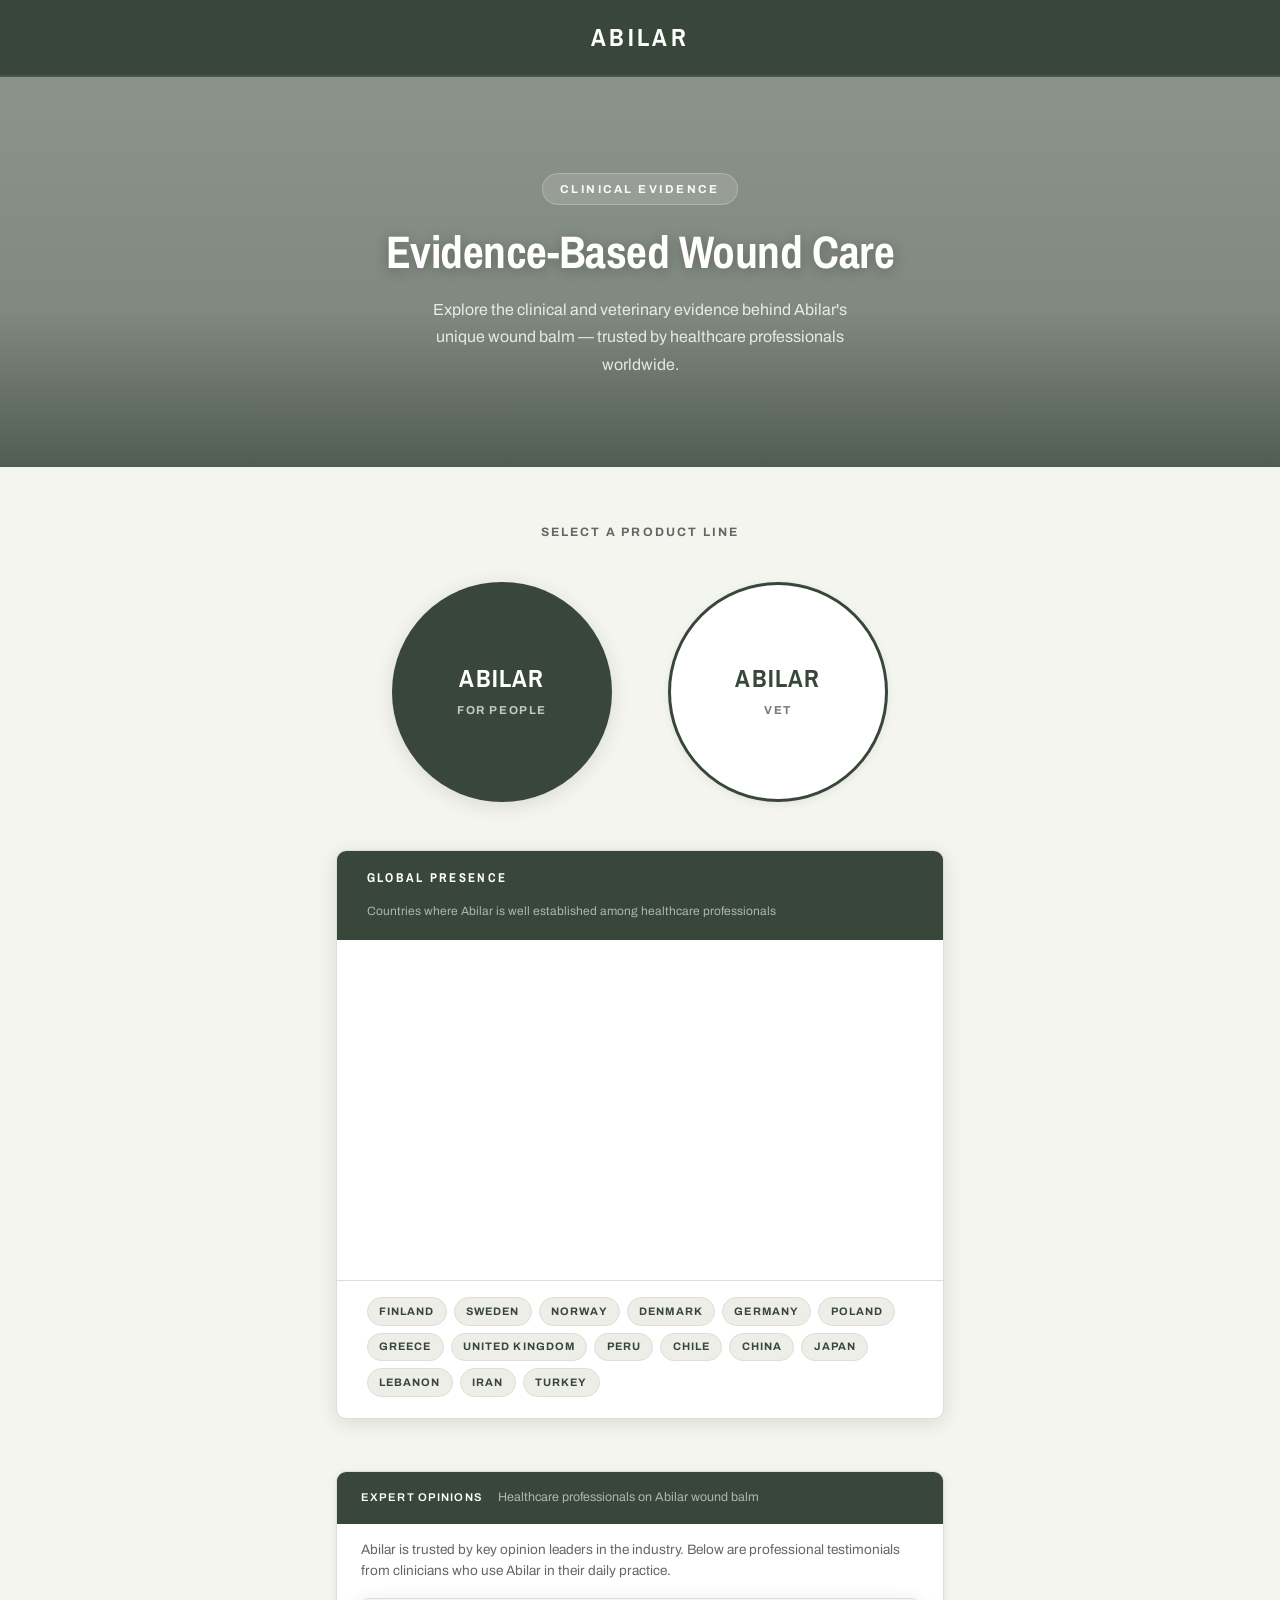
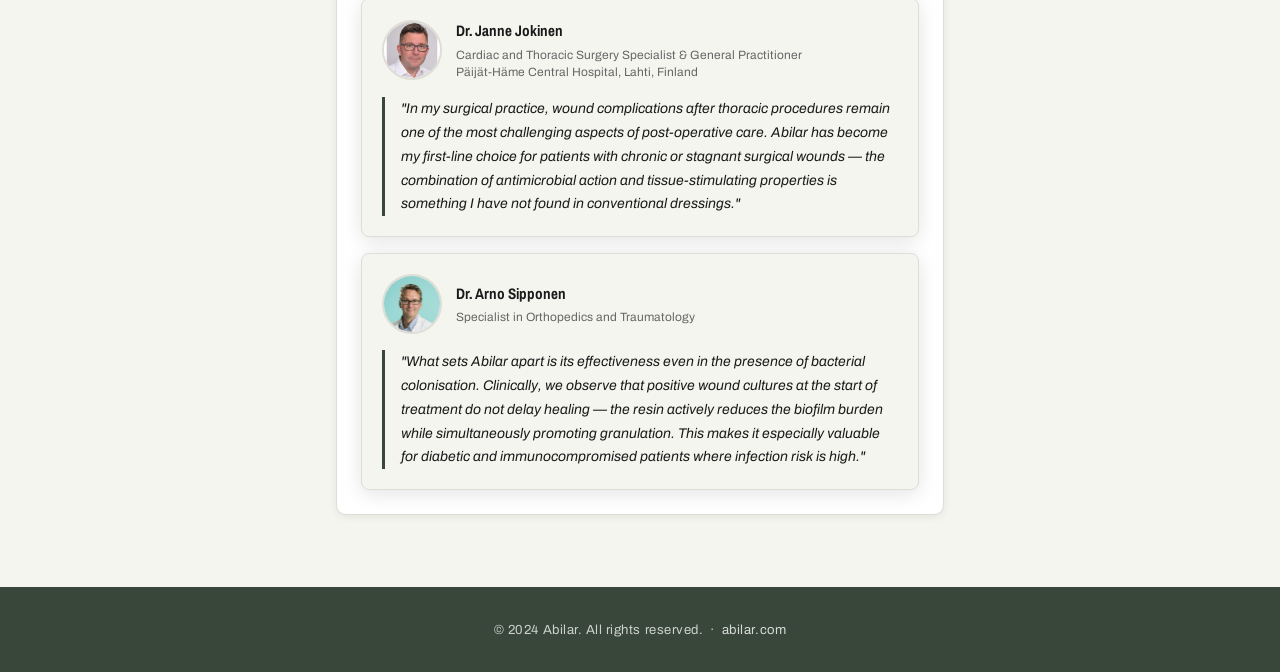
==== index.html @ 3fc65ef9 "Init" ====
<!DOCTYPE html>
<html lang="en">
<head>
  <meta charset="UTF-8" />
  <meta name="viewport" content="width=device-width, initial-scale=1.0" />
  <title>Abilar — Evidence-Based Wound Care</title>
  <link rel="stylesheet" href="styles.css?v=10" />
</head>
<body>
  <div class="page-wrapper">

    <!-- Header -->
    <header class="site-header">
      <a href="index.html" class="site-logo">Abilar</a>
    </header>

    <!-- Main -->
    <main class="main-content">

      <!-- Hero top: forest image background -->
      <section class="hero-top">
        <span class="entry-eyebrow fade-in">Clinical Evidence</span>
        <h1 class="entry-tagline fade-in fade-in--delay-1">
          Evidence-Based Wound Care
        </h1>
        <p class="entry-subtitle fade-in fade-in--delay-2">
          Explore the clinical and veterinary evidence behind Abilar's unique
          wound balm — trusted by healthcare professionals worldwide.
        </p>
      </section>

      <!-- Hero bottom: circle buttons + map -->
      <section class="hero-bottom">
        <p class="hero-bottom__label fade-in fade-in--delay-2">Select a product line</p>
        <div class="circle-buttons">
          <a href="abilar.html" class="circle-btn circle-btn--people fade-in fade-in--delay-3">
            <span class="circle-btn__label">Abilar</span>
            <span class="circle-btn__sub">For People</span>
          </a>
          <a href="abilar-vet.html" class="circle-btn circle-btn--vet fade-in fade-in--delay-4">
            <span class="circle-btn__label">Abilar</span>
            <span class="circle-btn__sub">Vet</span>
          </a>
        </div>

        <!-- Global Presence Map -->
        <div class="presence-card fade-in fade-in--delay-4" style="margin-top: 3rem;">
          <div class="presence-card__header">
            <h2 class="presence-card__heading">Global Presence</h2>
            <span class="presence-card__subtitle">Countries where Abilar is well established among healthcare professionals</span>
          </div>
          <div class="map-wrapper">
            <div id="abilar-map"></div>
            <div id="map-hover-card" class="map-hover-card" hidden></div>
          </div>
          <div class="presence-card__tags">
            <span class="presence-tag">Finland</span>
            <span class="presence-tag">Sweden</span>
            <span class="presence-tag">Norway</span>
            <span class="presence-tag">Denmark</span>
            <span class="presence-tag">Germany</span>
            <span class="presence-tag">Poland</span>
            <span class="presence-tag">Greece</span>
            <span class="presence-tag">United Kingdom</span>
            <span class="presence-tag">Peru</span>
            <span class="presence-tag">Chile</span>
            <span class="presence-tag">China</span>
            <span class="presence-tag">Japan</span>
            <span class="presence-tag">Lebanon</span>
            <span class="presence-tag">Iran</span>
            <span class="presence-tag">Turkey</span>
          </div>
        </div>

        <!-- Expert Opinions -->
        <div class="expert-opinions-card fade-in fade-in--delay-4" style="margin-top: 1.5rem;">
          <div class="expert-opinions-card__header">
            <h2 class="expert-opinions-card__heading">Expert Opinions</h2>
            <span class="expert-opinions-card__subtitle">Healthcare professionals on Abilar wound balm</span>
          </div>
          <div class="expert-opinions-card__intro">
            <p>Abilar is trusted by key opinion leaders in the industry. Below are professional testimonials from clinicians who use Abilar in their daily practice.</p>
          </div>
          <div class="expert-opinions-card__body">

            <!-- Janne Jokinen -->
            <div class="expert-card">
              <div class="expert-card__profile">
                <img class="expert-card__avatar" src="assets/expert-jokinen.jpg" alt="Dr. Janne Jokinen" />
                <div class="expert-card__info">
                  <span class="expert-card__name">Dr. Janne Jokinen</span>
                  <span class="expert-card__title">Cardiac and Thoracic Surgery Specialist &amp; General Practitioner<br>Päijät-Häme Central Hospital, Lahti, Finland</span>
                </div>
              </div>
              <p class="expert-card__quote">"In my surgical practice, wound complications after thoracic procedures remain one of the most challenging aspects of post-operative care. Abilar has become my first-line choice for patients with chronic or stagnant surgical wounds — the combination of antimicrobial action and tissue-stimulating properties is something I have not found in conventional dressings."</p>
            </div>

            <!-- Arno Sipponen -->
            <div class="expert-card">
              <div class="expert-card__profile">
                <img class="expert-card__avatar" src="assets/expert-sipponen.jpg" alt="Dr. Arno Sipponen" />
                <div class="expert-card__info">
                  <span class="expert-card__name">Dr. Arno Sipponen</span>
                  <span class="expert-card__title">Specialist in Orthopedics and Traumatology</span>
                </div>
              </div>
              <p class="expert-card__quote">"What sets Abilar apart is its effectiveness even in the presence of bacterial colonisation. Clinically, we observe that positive wound cultures at the start of treatment do not delay healing — the resin actively reduces the biofilm burden while simultaneously promoting granulation. This makes it especially valuable for diabetic and immunocompromised patients where infection risk is high."</p>
            </div>

          </div>
        </div><!-- /expert-opinions-card -->

      </section>

    </main>

    <!-- Footer -->
    <footer class="site-footer">
      <p>&copy; 2024 Abilar. All rights reserved.
        &nbsp;·&nbsp;
        <a href="https://abilar.com" target="_blank" rel="noopener">abilar.com</a>
      </p>
    </footer>

  </div>

  <!-- Country click modal -->
  <div id="country-modal" class="country-modal" role="dialog" aria-modal="true" hidden>
    <div class="country-modal__backdrop" id="modal-backdrop"></div>
    <div class="country-modal__panel">
      <button class="country-modal__close" id="modal-close" aria-label="Close">&times;</button>
      <div id="modal-content"></div>
    </div>
  </div>

  <!-- amCharts 5 — World Map -->
  <script src="https://cdn.amcharts.com/lib/5/index.js"></script>
  <script src="https://cdn.amcharts.com/lib/5/map.js"></script>
  <script src="https://cdn.amcharts.com/lib/5/geodata/worldLow.js"></script>
  <script>

    /* ── Country data ──────────────────────────────────────── */
    var COUNTRY_DATA = {
      FI: {
        name: "Finland", flag: "🇫🇮",
        expert: {
          name: "Janne Jokinen",
          title: "Cardiac and Thoracic Surgery Specialist & General Practitioner",
          institution: "Päijät-Häme Central Hospital, Lahti, Finland",
          avatar: "assets/expert-jokinen.jpg",
          quotes: [
            "In my surgical practice, wound complications after thoracic procedures remain one of the most challenging aspects of post-operative care. Abilar has become my first-line choice for patients with chronic or stagnant surgical wounds — the combination of antimicrobial action and tissue-stimulating properties is something I have not found in conventional dressings.",
            "What sets Abilar apart is its effectiveness even in the presence of bacterial colonisation. Clinically, we observe that positive wound cultures at the start of treatment do not delay healing — the resin actively reduces the biofilm burden while simultaneously promoting granulation. This makes it especially valuable for diabetic and immunocompromised patients where infection risk is high."
          ]
        }
      },
      SE: { name: "Sweden",         flag: "🇸🇪" },
      NO: { name: "Norway",          flag: "🇳🇴" },
      DK: { name: "Denmark",         flag: "🇩🇰" },
      DE: { name: "Germany",         flag: "🇩🇪" },
      PL: { name: "Poland",          flag: "🇵🇱" },
      GR: { name: "Greece",          flag: "🇬🇷" },
      GB: { name: "United Kingdom",  flag: "🇬🇧", nhs: true },
      PE: { name: "Peru",            flag: "🇵🇪" },
      CL: { name: "Chile",           flag: "🇨🇱" },
      CN: { name: "China",           flag: "🇨🇳" },
      JP: { name: "Japan",           flag: "🇯🇵" },
      LB: { name: "Lebanon",         flag: "🇱🇧" },
      IR: { name: "Iran",            flag: "🇮🇷" },
      TR: { name: "Turkey",          flag: "🇹🇷" }
    };

    /* ── Hover card ────────────────────────────────────────── */
    var hoverCard = document.getElementById("map-hover-card");

    function showHoverCard(id) {
      var data = COUNTRY_DATA[id];
      if (!data) return;

      var html = '<div class="map-hover-card__header">'
               + '<span class="map-hover-card__flag">' + data.flag + '</span>'
               + '<span class="map-hover-card__name">' + data.name + '</span>'
               + '</div>';

      if (data.nhs) {
        html += '<span class="map-hover-card__nhs">&#9733; NHS Approved</span>';
      }

      if (data.expert) {
        var q = data.expert.quotes[0];
        var preview = q.length > 110 ? q.slice(0, 108) + '…' : q;
        html += '<p class="map-hover-card__quote">"' + preview + '"</p>'
              + '<span class="map-hover-card__byline">— Dr. ' + data.expert.name + '</span>'
              + '<span class="map-hover-card__cta">Click to read more →</span>';
      } else {
        html += '<p class="map-hover-card__presence">Abilar is well established among healthcare professionals in ' + data.name + '.</p>';
      }

      hoverCard.innerHTML = html;
      hoverCard.removeAttribute("hidden");
    }

    function hideHoverCard() {
      hoverCard.setAttribute("hidden", "");
      hoverCard.innerHTML = "";
    }

    /* ── Modal logic ───────────────────────────────────────── */
    var modal    = document.getElementById("country-modal");
    var content  = document.getElementById("modal-content");
    var backdrop = document.getElementById("modal-backdrop");
    var closeBtn = document.getElementById("modal-close");

    function openModal(id) {
      var data = COUNTRY_DATA[id];
      if (!data) return;

      var html = '<div class="modal-country-header">'
               + '<span class="modal-country-header__flag">' + data.flag + '</span>'
               + '<h2 class="modal-country-header__name">' + data.name + '</h2>'
               + '</div>'
               + '<div class="modal-body">';

      if (data.expert) {
        var e = data.expert;
        html += '<div class="modal-expert-profile">'
              + '<img class="modal-expert-profile__avatar" src="' + e.avatar + '" alt="' + e.name + '" />'
              + '<div class="modal-expert-profile__info">'
              + '<span class="modal-expert-profile__name">Dr. ' + e.name + '</span>'
              + '<span class="modal-expert-profile__title">' + e.title + '<br>' + e.institution + '</span>'
              + '</div></div>';

        html += '<div class="modal-quotes">';
        e.quotes.forEach(function(q) {
          html += '<div class="modal-quote">'
                + '<span class="modal-quote__mark">"</span>'
                + '<p class="modal-quote__text">' + q + '</p>'
                + '</div>';
        });
        html += '</div>';
      } else {
        html += '<p class="modal-presence-msg">Abilar is well established among healthcare professionals in <strong>' + data.name + '</strong>. Expert testimonials coming soon.</p>';
      }

      html += '</div>';
      content.innerHTML = html;
      modal.removeAttribute("hidden");
      closeBtn.focus();
    }

    function closeModal() {
      modal.setAttribute("hidden", "");
      content.innerHTML = "";
    }

    closeBtn.addEventListener("click", closeModal);
    backdrop.addEventListener("click", closeModal);
    document.addEventListener("keydown", function(e) {
      if (e.key === "Escape") closeModal();
    });

    /* ── amCharts map ──────────────────────────────────────── */
    am5.ready(function () {

      var root = am5.Root.new("abilar-map");

      // Remove amCharts logo
      root._logo.dispose();

      var chart = root.container.children.push(
        am5map.MapChart.new(root, {
          panX: "none",
          panY: "none",
          wheelY: "none",
          projection: am5map.geoNaturalEarth1(),
          paddingTop: 16,
          paddingBottom: 16,
          paddingLeft: 24,
          paddingRight: 24
        })
      );

      // Base polygon series — all countries
      var polygonSeries = chart.series.push(
        am5map.MapPolygonSeries.new(root, {
          geoJSON: am5geodata_worldLow,
          exclude: ["AQ"]
        })
      );

      polygonSeries.mapPolygons.template.setAll({
        fill: am5.color(0xe4e4dc),
        stroke: am5.color(0xffffff),
        strokeWidth: 0.6,
        interactive: false,
        tooltipText: ""
      });

      // Highlighted countries series
      var highlightSeries = chart.series.push(
        am5map.MapPolygonSeries.new(root, {
          geoJSON: am5geodata_worldLow,
          include: ["FI", "SE", "NO", "DK", "PL", "DE", "GR", "GB", "PE", "CL", "CN", "JP", "LB", "IR", "TR"]
        })
      );

      highlightSeries.mapPolygons.template.setAll({
        fill: am5.color(0x38473a),
        stroke: am5.color(0xffffff),
        strokeWidth: 0.8,
        interactive: true,
        cursorOverStyle: "pointer"
      });

      // Subtle hover state — slightly lighter green
      highlightSeries.mapPolygons.template.states.create("hover", {
        fill: am5.color(0x4a5e4c)
      });

      // Hover — show info card
      highlightSeries.mapPolygons.template.events.on("pointerover", function(ev) {
        var id = ev.target.dataItem.dataContext.id;
        showHoverCard(id);
      });

      highlightSeries.mapPolygons.template.events.on("pointerout", function(ev) {
        hideHoverCard();
      });

      // Click — open full modal (Finland only has expert content)
      highlightSeries.mapPolygons.template.events.on("click", function(ev) {
        var id = ev.target.dataItem.dataContext.id;
        if (COUNTRY_DATA[id] && COUNTRY_DATA[id].expert) {
          openModal(id);
        }
      });

      // ── NHS Approved badge on UK ─────────────────────────
      var nhsSeries = chart.series.push(am5map.MapPointSeries.new(root, {}));

      nhsSeries.bullets.push(function() {
        var label = am5.Label.new(root, {
          text: "★ NHS Approved",
          fontSize: 8.5,
          fontWeight: "700",
          fontFamily: "'Archivo', sans-serif",
          fill: am5.color(0xffffff),
          paddingTop: 4,
          paddingBottom: 4,
          paddingLeft: 8,
          paddingRight: 8,
          centerX: am5.percent(50),
          centerY: am5.percent(50),
          background: am5.RoundedRectangle.new(root, {
            fill: am5.color(0xc8920a),
            stroke: am5.color(0xffffff),
            strokeWidth: 1.5,
            cornerRadiusTL: 10,
            cornerRadiusTR: 10,
            cornerRadiusBL: 10,
            cornerRadiusBR: 10
          })
        });
        return am5.Bullet.new(root, { sprite: label });
      });

      nhsSeries.data.push({
        geometry: { type: "Point", coordinates: [-38, 68] }
      });

    }); // end am5.ready
  </script>

</body>
</html>
---- styles.css ----
/* ============================================================
   Abilar — Shared Stylesheet
   Color palette & typography based on abilar.com design system
   ============================================================ */

/* --- Google Fonts --- */
@import url('https://fonts.googleapis.com/css2?family=Archivo+Narrow:ital,wght@0,400;0,600;0,700;1,400&family=Archivo:ital,wght@0,400;0,600;0,700;0,900;1,400&display=swap');

/* --- CSS Variables --- */
:root {
  --color-primary:       #38473a;
  --color-primary-dark:  #2d392e;
  --color-primary-light: #4a5e4c;
  --color-white:         #ffffff;
  --color-bg:            #f5f5f0;
  --color-bg-card:       #ffffff;
  --color-text:          #1a1a1a;
  --color-text-muted:    #666666;
  --color-border:        #deded6;
  --color-tag-bg:        #eeeee8;

  --font-heading: 'Archivo Narrow', sans-serif;
  --font-body:    'Archivo', sans-serif;

  --shadow-sm:  0 2px 8px  rgba(0, 0, 0, 0.07);
  --shadow-md:  0 4px 20px rgba(0, 0, 0, 0.11);
  --shadow-lg:  0 8px 36px rgba(56, 71, 58, 0.22);

  --radius-card: 10px;
  --transition:  0.28s ease;
}

/* --- Reset --- */
*, *::before, *::after {
  box-sizing: border-box;
  margin: 0;
  padding: 0;
}

html {
  scroll-behavior: smooth;
}

body {
  font-family: var(--font-body);
  background-color: var(--color-bg);
  color: var(--color-text);
  line-height: 1.6;
  -webkit-font-smoothing: antialiased;
}

h1, h2, h3, h4 {
  font-family: var(--font-heading);
  font-weight: 700;
  line-height: 1.2;
}

/* ============================================================
   PAGE SHELL
   ============================================================ */
.page-wrapper {
  min-height: 100vh;
  display: flex;
  flex-direction: column;
}

.main-content {
  flex: 1;
}

/* ============================================================
   SITE HEADER
   ============================================================ */
.site-header {
  background-color: var(--color-primary);
  padding: 1.1rem 2rem;
  display: flex;
  align-items: center;
  justify-content: center;
  position: relative;
  border-bottom: 2px solid rgba(255, 255, 255, 0.08);
  z-index: 10;
}

.site-logo {
  font-family: var(--font-heading);
  font-size: 1.55rem;
  font-weight: 700;
  color: var(--color-white);
  text-decoration: none;
  text-transform: uppercase;
  letter-spacing: 0.14em;
  transition: opacity var(--transition);
}

.site-logo:hover {
  opacity: 0.85;
}

/* Back link — positioned left inside header */
.back-link {
  position: absolute;
  left: 1.75rem;
  display: inline-flex;
  align-items: center;
  gap: 0.45rem;
  color: rgba(255, 255, 255, 0.8);
  text-decoration: none;
  font-family: var(--font-body);
  font-size: 0.82rem;
  font-weight: 600;
  letter-spacing: 0.06em;
  text-transform: uppercase;
  transition: color var(--transition);
}

.back-link:hover {
  color: var(--color-white);
}

.back-link svg {
  width: 15px;
  height: 15px;
  flex-shrink: 0;
}

/* ============================================================
   SITE FOOTER
   ============================================================ */
.site-footer {
  background-color: var(--color-primary);
  color: rgba(255, 255, 255, 0.75);
  text-align: center;
  padding: 2rem 1.5rem;
  font-size: 0.82rem;
  letter-spacing: 0.04em;
  margin-top: auto;
}

.site-footer a {
  color: rgba(255, 255, 255, 0.8);
  text-decoration: none;
  transition: color var(--transition);
}

.site-footer a:hover {
  color: var(--color-white);
  text-decoration: underline;
}

/* ============================================================
   ENTRY PAGE — SPLIT HERO LAYOUT
   ============================================================ */

/* Top section: hero image background */
.hero-top {
  background-image: url('https://abilar.com/cdn/shop/files/woman-in-forest-looking-up-at-trees-misty-morning.jpg?v=1758372331&width=2400');
  background-size: cover;
  background-position: center 30%;
  position: relative;
  display: flex;
  flex-direction: column;
  align-items: center;
  justify-content: center;
  padding: 5.5rem 2rem 5rem;
  text-align: center;
  min-height: 390px;
}

/* Dark gradient overlay for text readability */
.hero-top::before {
  content: '';
  position: absolute;
  inset: 0;
  background: linear-gradient(
    to bottom,
    rgba(26, 40, 28, 0.48) 0%,
    rgba(56, 71, 58, 0.62) 60%,
    rgba(45, 58, 47, 0.82) 100%
  );
  pointer-events: none;
}

.hero-top > * {
  position: relative;
  z-index: 1;
}

/* Bottom section: light background + circles */
.hero-bottom {
  background-color: var(--color-bg);
  display: flex;
  flex-direction: column;
  align-items: center;
  padding: 3.5rem 2rem 4.5rem;
  text-align: center;
}

.hero-bottom__label {
  font-family: var(--font-body);
  font-size: 0.76rem;
  font-weight: 700;
  letter-spacing: 0.18em;
  text-transform: uppercase;
  color: var(--color-text-muted);
  margin-bottom: 2.5rem;
}

/* Shared text elements (used inside .hero-top) */
.entry-eyebrow {
  display: inline-block;
  font-family: var(--font-body);
  font-size: 0.72rem;
  font-weight: 700;
  letter-spacing: 0.22em;
  text-transform: uppercase;
  color: rgba(255, 255, 255, 0.95);
  background-color: rgba(255, 255, 255, 0.14);
  border: 1px solid rgba(255, 255, 255, 0.22);
  padding: 0.35rem 1.1rem;
  border-radius: 20px;
  margin-bottom: 1.25rem;
}

.entry-tagline {
  font-family: var(--font-heading);
  font-size: clamp(1.85rem, 4vw, 2.85rem);
  font-weight: 700;
  color: var(--color-white);
  text-shadow: 0 2px 14px rgba(0, 0, 0, 0.28);
  margin-bottom: 1rem;
  letter-spacing: -0.01em;
}

.entry-subtitle {
  font-size: 1rem;
  color: rgba(255, 255, 255, 0.82);
  max-width: 460px;
  margin: 0 auto;
  line-height: 1.72;
}

/* ---- Circle buttons ---- */
.circle-buttons {
  display: flex;
  gap: 3.5rem;
  align-items: center;
  justify-content: center;
  flex-wrap: wrap;
}

.circle-btn {
  display: flex;
  flex-direction: column;
  align-items: center;
  justify-content: center;
  width: 220px;
  height: 220px;
  border-radius: 50%;
  text-decoration: none;
  cursor: pointer;
  transition:
    transform    var(--transition),
    box-shadow   var(--transition),
    background-color var(--transition);
  position: relative;
}

/* Solid — Abilar (people) */
.circle-btn--people {
  background-color: var(--color-primary);
  color: var(--color-white);
  box-shadow: var(--shadow-md);
  border: 3px solid transparent;
}

.circle-btn--people:hover {
  background-color: var(--color-primary-dark);
  transform: translateY(-7px);
  box-shadow: var(--shadow-lg);
}

/* Outlined — Abilar Vet */
.circle-btn--vet {
  background-color: var(--color-white);
  color: var(--color-primary);
  border: 3px solid var(--color-primary);
  box-shadow: var(--shadow-sm);
}

.circle-btn--vet:hover {
  background-color: #f0f7f1;
  transform: translateY(-7px);
  box-shadow: var(--shadow-lg);
}

.circle-btn__label {
  font-family: var(--font-heading);
  font-weight: 700;
  font-size: 1.55rem;
  letter-spacing: 0.05em;
  text-transform: uppercase;
  line-height: 1.1;
}

.circle-btn__sub {
  font-family: var(--font-body);
  font-size: 0.72rem;
  font-weight: 700;
  letter-spacing: 0.14em;
  text-transform: uppercase;
  margin-top: 0.5rem;
  opacity: 0.7;
}

/* ============================================================
   EVIDENCE PAGE — HEADER SECTION
   ============================================================ */
.evidence-section {
  max-width: 1200px;
  margin: 0 auto;
  padding: 4rem 2rem 5rem;
}

.evidence-header {
  text-align: center;
  margin-bottom: 3.5rem;
}

.evidence-eyebrow {
  display: inline-block;
  font-family: var(--font-body);
  font-size: 0.72rem;
  font-weight: 700;
  letter-spacing: 0.22em;
  text-transform: uppercase;
  color: var(--color-primary);
  background-color: rgba(56, 71, 58, 0.09);
  padding: 0.35rem 1.1rem;
  border-radius: 20px;
  margin-bottom: 1.1rem;
}

.evidence-title {
  font-family: var(--font-heading);
  font-size: clamp(2.2rem, 5.5vw, 3.25rem);
  color: var(--color-primary);
  margin-bottom: 1.1rem;
  letter-spacing: -0.01em;
}

.evidence-desc {
  font-size: 1rem;
  color: var(--color-text-muted);
  max-width: 520px;
  margin: 0 auto;
  line-height: 1.7;
}

/* ============================================================
   STUDIES GRID
   ============================================================ */
.studies-grid {
  display: grid;
  grid-template-columns: repeat(2, 1fr);
  gap: 1.75rem;
}

/* 2-card variant — centered */
.studies-grid--two {
  grid-template-columns: repeat(2, 1fr);
  max-width: 840px;
  margin: 0 auto;
}

/* ============================================================
   STUDY CARD
   ============================================================ */
.study-card {
  background-color: var(--color-bg-card);
  border-radius: var(--radius-card);
  border: 1px solid var(--color-border);
  box-shadow: var(--shadow-sm);
  overflow: hidden;
  display: flex;
  flex-direction: column;
  transition:
    transform   var(--transition),
    box-shadow  var(--transition);
}

.study-card:hover {
  transform: translateY(-5px);
  box-shadow: var(--shadow-md);
}

/* Colored accent bar at card top */
.study-card__accent {
  height: 5px;
  background-color: var(--color-primary);
}

.study-card__body {
  padding: 1.85rem 1.85rem 1.5rem;
  flex: 1;
  display: flex;
  flex-direction: column;
}

/* Study number indicator */
.study-card__number {
  display: inline-flex;
  align-items: center;
  gap: 0.5rem;
  font-family: var(--font-body);
  font-size: 0.68rem;
  font-weight: 700;
  letter-spacing: 0.2em;
  text-transform: uppercase;
  color: var(--color-primary);
  margin-bottom: 0.7rem;
}

.study-card__number::before {
  content: '';
  display: inline-block;
  width: 22px;
  height: 2px;
  background-color: var(--color-primary);
  border-radius: 1px;
}

/* Card heading */
.study-card__title {
  font-family: var(--font-heading);
  font-size: 1.4rem;
  color: var(--color-text);
  margin-bottom: 0.6rem;
  line-height: 1.25;
}

/* Study type tag */
.study-card__type {
  display: inline-block;
  font-family: var(--font-body);
  font-size: 0.68rem;
  font-weight: 700;
  letter-spacing: 0.1em;
  text-transform: uppercase;
  color: var(--color-text-muted);
  background-color: var(--color-tag-bg);
  padding: 0.28rem 0.7rem;
  border-radius: 4px;
  margin-bottom: 1.1rem;
}

/* Description */
.study-card__desc {
  font-size: 0.9rem;
  color: var(--color-text-muted);
  line-height: 1.7;
  flex: 1;
  margin-bottom: 1.35rem;
}

/* Key finding block */
.study-card__finding {
  background-color: rgba(56, 71, 58, 0.06);
  border-left: 3px solid var(--color-primary);
  padding: 0.9rem 1.1rem;
  border-radius: 0 6px 6px 0;
}

.study-card__finding-label {
  font-family: var(--font-body);
  font-size: 0.64rem;
  font-weight: 700;
  letter-spacing: 0.16em;
  text-transform: uppercase;
  color: var(--color-primary);
  margin-bottom: 0.3rem;
}

.study-card__finding-text {
  font-family: var(--font-heading);
  font-size: 0.92rem;
  font-weight: 700;
  color: var(--color-text);
  line-height: 1.45;
}

/* ============================================================
   FADE-IN PAGE ANIMATION
   ============================================================ */
@keyframes fadeInUp {
  from {
    opacity: 0;
    transform: translateY(18px);
  }
  to {
    opacity: 1;
    transform: translateY(0);
  }
}

.fade-in {
  animation: fadeInUp 0.6s ease both;
}

.fade-in--delay-1 { animation-delay: 0.08s; }
.fade-in--delay-2 { animation-delay: 0.16s; }
.fade-in--delay-3 { animation-delay: 0.24s; }
.fade-in--delay-4 { animation-delay: 0.32s; }
.fade-in--delay-5 { animation-delay: 0.40s; }
.fade-in--delay-6 { animation-delay: 0.48s; }

/* ============================================================
   RESPONSIVE
   ============================================================ */
@media (max-width: 768px) {
  .studies-grid,
  .studies-grid--two {
    grid-template-columns: 1fr;
  }

  .circle-buttons {
    gap: 2rem;
  }

  .circle-btn {
    width: 185px;
    height: 185px;
  }

  .circle-btn__label {
    font-size: 1.3rem;
  }

  .evidence-section {
    padding: 3rem 1.25rem 4rem;
  }

  .back-link span {
    display: none; /* show only icon on small screens */
  }
}

@media (max-width: 480px) {
  .circle-btn {
    width: 155px;
    height: 155px;
  }

  .circle-btn__label {
    font-size: 1.1rem;
  }

  .circle-btn__sub {
    font-size: 0.62rem;
  }

  .hero-top {
    padding: 4rem 1.5rem 3.5rem;
  }
}

/* ============================================================
   INDICATION CARDS (abilar.html — clickable indications)
   ============================================================ */

/* Category groupings */
.indication-category {
  display: flex;
  flex-direction: column;
  gap: 0.75rem;
}

.indication-category + .indication-category {
  margin-top: 0.25rem;
  padding-top: 1.25rem;
  border-top: 1px solid var(--color-border);
}

.indication-category__label {
  font-family: var(--font-body);
  font-size: 0.68rem;
  font-weight: 700;
  letter-spacing: 0.1em;
  text-transform: uppercase;
  color: var(--color-primary);
  padding: 0.25rem 0.6rem;
  background: rgba(56, 71, 58, 0.08);
  border-radius: 4px;
  width: fit-content;
}

.indication-grid {
  display: grid;
  grid-template-columns: repeat(2, 1fr);
  gap: 1.5rem;
}

.indication-card {
  display: flex;
  align-items: center;
  justify-content: space-between;
  background-color: var(--color-bg-card);
  border: 1px solid var(--color-border);
  border-radius: var(--radius-card);
  padding: 2rem 1.75rem;
  text-decoration: none;
  color: var(--color-text);
  box-shadow: var(--shadow-sm);
  position: relative;
  overflow: hidden;
  transition:
    transform    var(--transition),
    box-shadow   var(--transition),
    border-color var(--transition);
}

.indication-card::before {
  content: '';
  position: absolute;
  top: 0; left: 0; right: 0;
  height: 4px;
  background-color: var(--color-primary);
}

.indication-card:hover {
  transform: translateY(-5px);
  box-shadow: var(--shadow-md);
  border-color: rgba(56, 71, 58, 0.35);
}

.indication-card:hover .indication-card__arrow {
  transform: translateX(6px);
}

.indication-card__tag {
  font-family: var(--font-body);
  font-size: 0.68rem;
  font-weight: 700;
  letter-spacing: 0.2em;
  text-transform: uppercase;
  color: var(--color-primary);
  margin-bottom: 0.45rem;
}

.indication-card__title {
  font-family: var(--font-heading);
  font-size: 1.5rem;
  font-weight: 700;
  color: var(--color-text);
  line-height: 1.2;
  margin-bottom: 0.4rem;
}

.indication-card__meta {
  font-size: 0.78rem;
  color: var(--color-text-muted);
}

.indication-card__arrow {
  flex-shrink: 0;
  margin-left: 1.5rem;
  color: var(--color-primary);
  transition: transform var(--transition);
  width: 22px;
  height: 22px;
}

/* ============================================================
   INDICATIONS CARD WRAPPER (abilar.html)
   ============================================================ */

.indications-card {
  background: var(--color-bg-card);
  border: 1px solid var(--color-border);
  border-radius: var(--radius-card);
  overflow: hidden;
  box-shadow: var(--shadow-sm);
}

.indications-card__header {
  background: var(--color-primary);
  padding: 1.2rem 1.85rem;
  display: flex;
  align-items: baseline;
  gap: 1rem;
}

.indications-card__heading {
  font-family: var(--font-heading);
  font-size: 0.8rem;
  font-weight: 700;
  letter-spacing: 0.14em;
  text-transform: uppercase;
  color: var(--color-white);
  white-space: nowrap;
}

.indications-card__subtitle {
  font-size: 0.75rem;
  color: rgba(255, 255, 255, 0.6);
}

.indications-card__body {
  padding: 1.5rem 1.85rem 1.85rem;
  display: flex;
  flex-direction: column;
  gap: 0;
}

/* ============================================================
   DETAIL PAGES (indication-specific evidence pages)
   ============================================================ */
.detail-section {
  max-width: 880px;
  margin: 0 auto;
  padding: 4rem 2rem 5rem;
  display: flex;
  flex-direction: column;
  gap: 1.75rem;
}

.detail-header {
  text-align: center;
  margin-bottom: 0.25rem;
}

/* Breadcrumb navigation */
.breadcrumb {
  display: flex;
  align-items: center;
  justify-content: center;
  gap: 0.4rem;
  font-family: var(--font-body);
  font-size: 0.78rem;
  color: var(--color-text-muted);
  margin-bottom: 0.85rem;
}

.breadcrumb a {
  color: var(--color-primary);
  text-decoration: none;
  transition: text-decoration var(--transition);
}

.breadcrumb a:hover {
  text-decoration: underline;
}

.breadcrumb__sep {
  opacity: 0.45;
  font-size: 0.7rem;
}

.detail-title {
  font-family: var(--font-heading);
  font-size: clamp(1.9rem, 5vw, 2.75rem);
  color: var(--color-primary);
  margin-bottom: 0.55rem;
}

.detail-subtitle {
  font-size: 0.95rem;
  color: var(--color-text-muted);
  max-width: 480px;
  margin: 0 auto;
  line-height: 1.65;
}

/* ---- Clinical Study Box ---- */
.clinical-card {
  background-color: var(--color-bg-card);
  border: 1px solid var(--color-border);
  border-radius: var(--radius-card);
  box-shadow: var(--shadow-sm);
  overflow: hidden;
}

.clinical-card__header {
  background-color: var(--color-primary);
  padding: 1.2rem 1.85rem;
}

.clinical-card__heading {
  font-family: var(--font-heading);
  font-size: 1rem;
  font-weight: 700;
  color: var(--color-white);
  text-transform: uppercase;
  letter-spacing: 0.1em;
}

.clinical-card__body {
  padding: 1.85rem 1.85rem 1.6rem;
  display: flex;
  flex-direction: column;
  gap: 1.25rem;
}

.clinical-card__desc {
  font-size: 0.925rem;
  color: var(--color-text-muted);
  line-height: 1.8;
}

.clinical-card__finding {
  background-color: rgba(56, 71, 58, 0.06);
  border-left: 3px solid var(--color-primary);
  padding: 1rem 1.2rem;
  border-radius: 0 6px 6px 0;
}

.clinical-card__finding-label {
  font-family: var(--font-body);
  font-size: 0.64rem;
  font-weight: 700;
  letter-spacing: 0.18em;
  text-transform: uppercase;
  color: var(--color-primary);
  margin-bottom: 0.35rem;
}

.clinical-card__finding-text {
  font-family: var(--font-heading);
  font-size: 0.95rem;
  font-weight: 700;
  color: var(--color-text);
  line-height: 1.5;
}

/* ---- Case Studies Box ---- */
.case-card {
  background-color: var(--color-bg-card);
  border: 1px solid var(--color-border);
  border-radius: var(--radius-card);
  box-shadow: var(--shadow-sm);
  overflow: hidden;
}

.case-card__header {
  background-color: var(--color-primary-light);
  padding: 1.2rem 1.85rem;
}

.case-card__heading {
  font-family: var(--font-heading);
  font-size: 1rem;
  font-weight: 700;
  color: var(--color-white);
  text-transform: uppercase;
  letter-spacing: 0.1em;
}

.case-card__grid {
  display: grid;
  grid-template-columns: 1fr 1fr;
}

.case-subbox {
  padding: 1.65rem 1.85rem;
}

.case-subbox:first-child {
  border-right: 1px solid var(--color-border);
}

.case-subbox__num {
  display: inline-flex;
  align-items: center;
  gap: 0.45rem;
  font-family: var(--font-body);
  font-size: 0.66rem;
  font-weight: 700;
  letter-spacing: 0.2em;
  text-transform: uppercase;
  color: var(--color-primary);
  margin-bottom: 0.65rem;
}

.case-subbox__num::before {
  content: '';
  display: inline-block;
  width: 18px;
  height: 2px;
  background-color: var(--color-primary);
  border-radius: 1px;
}

.case-subbox__text {
  font-size: 0.9rem;
  color: var(--color-text);
  line-height: 1.7;
}

.case-subbox__text--clamped {
  display: -webkit-box;
  -webkit-line-clamp: 4;
  -webkit-box-orient: vertical;
  overflow: hidden;
}

.case-subbox__text--clamped.is-expanded {
  display: block;
  overflow: visible;
}

.case-text-toggle {
  background: none;
  border: none;
  padding: 0;
  margin-top: 0.3rem;
  font-family: var(--font-body);
  font-size: 0.8rem;
  color: var(--color-primary);
  cursor: pointer;
  text-decoration: underline;
  text-underline-offset: 2px;
}

/* ============================================================
   FLIP CARD — Clinical Study (detail pages)
   ============================================================ */

/* Outer wrapper — sets the 3-D perspective.
   position:relative lets the rotating card fill it absolutely.
   Height comes from the hidden .flip-card__sizer sibling. */
.flip-card {
  perspective: 1400px;
  position: relative;
}

/* The rotating card — absolutely fills .flip-card */
.flip-card .clinical-card {
  position: absolute;
  inset: 0;
  transform-style: preserve-3d;
  transition: transform 0.65s cubic-bezier(0.45, 0.05, 0.55, 0.95);
  overflow: visible;
  box-shadow: var(--shadow-sm);
  border-radius: var(--radius-card);
  border: 1px solid var(--color-border);
  background: transparent;
}

/* Flipped state triggered by JS */
.flip-card.is-flipped .clinical-card {
  transform: rotateY(180deg);
}

/* Shared face styles */
.flip-card__face {
  position: absolute;
  inset: 0;
  border-radius: var(--radius-card);
  -webkit-backface-visibility: hidden;
  backface-visibility: hidden;
  overflow: hidden;
}

/* Front face — matches original clinical-card look */
.flip-card__face--front {
  background-color: var(--color-bg-card);
  display: flex;
  flex-direction: column;
}

/* Back face — rotated 180° on Y axis */
.flip-card__face--back {
  background-color: var(--color-bg-card);
  transform: rotateY(180deg);
  display: flex;
  flex-direction: row;
  align-items: stretch;
}

/* Left column: journal cover image — wider so the page is readable */
.flip-back__image-col {
  flex: 0 0 58%;
  overflow: hidden;
  border-right: 1px solid var(--color-border);
}

.flip-back__image-col img {
  width: 100%;
  height: 100%;
  object-fit: cover;
  object-position: top center;
  display: block;
}

/* Right column: download + reference */
.flip-back__info-col {
  flex: 1;
  padding: 1.5rem 1.5rem;
  display: flex;
  flex-direction: column;
  gap: 1.2rem;
  justify-content: center;
}

/* Download button — compact text-link style */
.flip-back__download-btn {
  display: inline-flex;
  align-items: center;
  gap: 0.4rem;
  background-color: transparent;
  color: var(--color-primary);
  text-decoration: none;
  font-family: var(--font-body);
  font-size: 0.75rem;
  font-weight: 700;
  letter-spacing: 0.08em;
  text-transform: uppercase;
  padding: 0.45rem 0.85rem;
  border-radius: 5px;
  border: 1.5px solid var(--color-primary);
  transition:
    background-color var(--transition),
    color            var(--transition);
  align-self: flex-start;
}

.flip-back__download-btn:hover {
  background-color: var(--color-primary);
  color: var(--color-white);
}

.flip-back__download-btn svg {
  width: 13px;
  height: 13px;
  flex-shrink: 0;
}

/* Reference block */
.flip-back__ref-label {
  font-family: var(--font-body);
  font-size: 0.62rem;
  font-weight: 700;
  letter-spacing: 0.18em;
  text-transform: uppercase;
  color: var(--color-primary);
  margin-bottom: 0.3rem;
}

.flip-back__ref-text {
  font-size: 0.72rem;
  color: var(--color-text-muted);
  line-height: 1.65;
}

/* "Flip back" hint bar at the bottom of the back face */
.flip-back__hint {
  margin-top: auto;
  display: flex;
  align-items: center;
  gap: 0.4rem;
  font-family: var(--font-body);
  font-size: 0.68rem;
  font-weight: 700;
  letter-spacing: 0.12em;
  text-transform: uppercase;
  color: var(--color-text-muted);
  cursor: pointer;
  opacity: 0.65;
  transition: opacity var(--transition);
  user-select: none;
}

.flip-back__hint:hover {
  opacity: 1;
}

.flip-back__hint svg {
  width: 14px;
  height: 14px;
}

/* Clickable header cue — show pointer and a subtle hover */
.flip-card .clinical-card__header {
  cursor: pointer;
  display: flex;
  align-items: center;
  justify-content: space-between;
  gap: 0.75rem;
  transition: background-color var(--transition);
}

.flip-card .clinical-card__header:hover {
  background-color: var(--color-primary-dark);
}

/* Flip icon in header */
.flip-card__icon {
  width: 17px;
  height: 17px;
  flex-shrink: 0;
  opacity: 0.7;
  color: var(--color-white);
}

/* Invisible clone — sits in normal flow to give .flip-card its height.
   Styled like the front face (header + body padding) so sizing is accurate. */
.flip-card__sizer {
  visibility: hidden;
  pointer-events: none;
  border-radius: var(--radius-card);
  overflow: hidden;
}

.flip-card__sizer .clinical-card__header {
  background-color: var(--color-primary);
  padding: 1.2rem 1.85rem;
}

.flip-card__sizer .clinical-card__body {
  padding: 1.85rem 1.85rem 1.6rem;
  display: flex;
  flex-direction: column;
  gap: 1.25rem;
}

/* Responsive */
@media (max-width: 640px) {
  .flip-card__face--back {
    flex-direction: column;
  }

  .flip-back__image-col {
    flex: 0 0 200px;
    border-right: none;
    border-bottom: 1px solid var(--color-border);
  }
}

/* ============================================================
   EXPERT OPINION BOX
   ============================================================ */

.expert-card {
  background: var(--color-bg-card);
  border: 1px solid var(--color-border);
  border-radius: var(--radius-card);
  box-shadow: var(--shadow-md);
  overflow: hidden;
}

.expert-card__header {
  background: var(--color-primary);
  padding: 1.2rem 1.85rem;
}

.expert-card__heading {
  font-family: var(--font-heading);
  font-size: 0.8rem;
  font-weight: 700;
  letter-spacing: 0.18em;
  text-transform: uppercase;
  color: var(--color-white);
}

.expert-card__grid {
  display: grid;
  grid-template-columns: 1fr 1fr;
}

.expert-card__grid--single {
  grid-template-columns: 1fr;
}

.expert-card__grid--single .quote-item {
  border-right: none !important;
  max-width: 72ch;
}

/* Customer feedback: quote left, image right */
.feedback-with-image {
  display: grid;
  grid-template-columns: 1fr 1fr;
  align-items: stretch;
}

.feedback-with-image .quote-item {
  border-right: 1px solid var(--color-border);
}

.feedback-image-col {
  display: flex;
  align-items: center;
  justify-content: center;
  padding: 1.5rem 2rem;
  background: var(--color-surface, #fafaf8);
}

.feedback-image-col img {
  width: 100%;
  max-width: 340px;
  height: auto;
  object-fit: contain;
  border-radius: 8px;
}

@media (max-width: 640px) {
  .feedback-with-image {
    grid-template-columns: 1fr;
  }
  .feedback-with-image .quote-item {
    border-right: none;
    border-bottom: 1px solid var(--color-border);
  }
  .feedback-image-col {
    padding: 1.25rem 1.5rem;
  }
}

/* Each quote tile */
.quote-item {
  padding: 1.85rem 1.85rem 1.75rem;
  display: flex;
  flex-direction: column;
  gap: 0;
  position: relative;
}

/* Border rules — 2-column grid */
.expert-card__grid .quote-item {
  border-bottom: 1px solid var(--color-border);
}

.expert-card__grid .quote-item:nth-child(odd) {
  border-right: 1px solid var(--color-border);
}

/* Last row: remove bottom border */
.expert-card__grid .quote-item:last-child,
.expert-card__grid .quote-item:nth-last-child(2):nth-child(odd) {
  border-bottom: none;
}

/* Big decorative opening " */
.quote-item__mark {
  font-family: Georgia, 'Times New Roman', serif;
  font-size: 5rem;
  line-height: 0.75;
  color: var(--color-primary);
  opacity: 0.18;
  display: block;
  margin-bottom: 0.5rem;
  user-select: none;
}

/* Quote body */
.quote-item__text {
  font-size: 0.875rem;
  font-style: italic;
  line-height: 1.75;
  color: var(--color-text);
  flex: 1;
  margin-bottom: 1.4rem;
}

/* Short sage-green rule before attribution */
.quote-item__rule {
  width: 2rem;
  height: 2px;
  background: var(--color-primary);
  opacity: 0.35;
  margin-bottom: 0.85rem;
  border: none;
}

/* Name + role */
.quote-item__name {
  font-family: var(--font-body);
  font-size: 0.82rem;
  font-weight: 700;
  color: var(--color-text);
  display: block;
  margin-bottom: 0.2rem;
}

/* Expert profile row (photo + name/title) */
.expert-profile {
  display: flex;
  align-items: center;
  gap: 1.4rem;
  padding: 1.5rem 1.85rem 1.35rem;
  border-bottom: 1px solid var(--color-border);
  background: var(--color-bg);
}

.expert-profile__avatar-wrap {
  flex-shrink: 0;
  width: 72px;
  height: 72px;
  border-radius: 50%;
  overflow: hidden;
  border: 3px solid var(--color-primary);
  box-shadow: var(--shadow-sm);
}

.expert-profile__avatar {
  width: 100%;
  height: 100%;
  object-fit: cover;
  object-position: center top;
  display: block;
}

.expert-profile__info {
  display: flex;
  flex-direction: column;
  gap: 0.18rem;
}

.expert-profile__flag {
  font-size: 1.2rem;
  line-height: 1;
  margin-bottom: 0.1rem;
}

.expert-profile__name {
  font-family: var(--font-body);
  font-size: 1rem;
  font-weight: 700;
  color: var(--color-text);
}

.expert-profile__title {
  font-size: 0.8rem;
  color: var(--color-primary);
  font-weight: 600;
}

.expert-profile__inst {
  font-size: 0.75rem;
  color: var(--color-text-muted);
}

.quote-item__role {
  font-size: 0.75rem;
  color: var(--color-text-muted);
  display: block;
  line-height: 1.5;
}

@media (max-width: 640px) {
  .expert-card__grid {
    grid-template-columns: 1fr;
  }

  .expert-card__grid .quote-item {
    border-right: none !important;
    border-bottom: 1px solid var(--color-border);
  }

  .expert-card__grid .quote-item:last-child {
    border-bottom: none;
  }
}

/* ============================================================
   CASE STUDIES — with images (4-case layout)
   ============================================================ */

/* 2×2 grid of case subboxes */
.case-card__grid--four {
  display: grid;
  grid-template-columns: 1fr 1fr;
}

.case-card__grid--four .case-subbox {
  padding: 1.5rem 1.75rem 1.6rem;
  display: flex;
  flex-direction: column;
  gap: 0.85rem;
}

/* Border rules for 2×2 grid */
.case-card__grid--four .case-subbox:nth-child(1),
.case-card__grid--four .case-subbox:nth-child(2) {
  border-bottom: 1px solid var(--color-border);
}

.case-card__grid--four .case-subbox:nth-child(1),
.case-card__grid--four .case-subbox:nth-child(3) {
  border-right: 1px solid var(--color-border);
}

/* Case image — blur/reveal wrapper */
.case-img-wrapper {
  position: relative;
  border-radius: 6px;
  overflow: hidden;
  cursor: pointer;
  user-select: none;
}

.case-subbox__img {
  width: 100%;
  border-radius: 6px;
  display: block;
  object-fit: cover;
  max-height: 200px;
  object-position: center;
  filter: blur(10px);
  transform: scale(1.04); /* prevent white edges from blur */
  transition: filter 0.35s ease, transform 0.35s ease;
}

/* Warning overlay */
.case-img-warning {
  position: absolute;
  inset: 0;
  display: flex;
  flex-direction: column;
  align-items: center;
  justify-content: center;
  gap: 0.35rem;
  background: rgba(44, 57, 45, 0.45);
  transition: opacity 0.3s ease;
  pointer-events: none;
}

.case-img-warning__icon {
  font-size: 1.5rem;
  line-height: 1;
}

.case-img-warning__title {
  font-family: var(--font-body);
  font-size: 0.72rem;
  font-weight: 700;
  letter-spacing: 0.08em;
  text-transform: uppercase;
  color: #fff;
  text-align: center;
}

.case-img-warning__hint {
  font-family: var(--font-body);
  font-size: 0.65rem;
  color: rgba(255,255,255,0.8);
  text-align: center;
}

/* Revealed state — click removes blur */
.case-img-wrapper.revealed .case-subbox__img {
  filter: blur(0);
  transform: scale(1);
}

.case-img-wrapper.revealed .case-img-warning {
  opacity: 0;
  pointer-events: none;
}

/* Caption under the image */
.case-subbox__caption {
  font-size: 0.75rem;
  color: var(--color-text-muted);
  font-style: italic;
  line-height: 1.5;
}

/* Reference line */
.case-subbox__ref {
  font-size: 0.7rem;
  color: var(--color-text-muted);
  line-height: 1.55;
  border-top: 1px solid var(--color-border);
  padding-top: 0.65rem;
  margin-top: auto;
}

.case-subbox__ref-label {
  font-family: var(--font-body);
  font-size: 0.6rem;
  font-weight: 700;
  letter-spacing: 0.16em;
  text-transform: uppercase;
  color: var(--color-primary);
  display: block;
  margin-bottom: 0.25rem;
}

@media (max-width: 640px) {
  .case-card__grid--four {
    grid-template-columns: 1fr;
  }

  .case-card__grid--four .case-subbox:nth-child(1),
  .case-card__grid--four .case-subbox:nth-child(2),
  .case-card__grid--four .case-subbox:nth-child(3) {
    border-right: none;
    border-bottom: 1px solid var(--color-border);
  }

  .case-card__grid--four .case-subbox:nth-child(4) {
    border-bottom: none;
  }
}

/* ============================================================
   GLOBAL PRESENCE MAP SECTION
   ============================================================ */

.presence-card {
  background: var(--color-bg-card);
  border: 1px solid var(--color-border);
  border-radius: var(--radius-card);
  box-shadow: var(--shadow-md);
  overflow: hidden;
  margin-bottom: 1.75rem;
  width: 50%;
}

.presence-card__header {
  background: var(--color-primary);
  padding: 1.2rem 1.85rem;
  display: flex;
  align-items: baseline;
  gap: 1rem;
  flex-wrap: wrap;
}

.presence-card__heading {
  font-family: var(--font-heading);
  font-size: 0.8rem;
  font-weight: 700;
  letter-spacing: 0.18em;
  text-transform: uppercase;
  color: var(--color-white);
}

.presence-card__subtitle {
  font-size: 0.75rem;
  color: rgba(255, 255, 255, 0.6);
}

#abilar-map {
  width: 100%;
  height: 340px;
  background: var(--color-bg-card);
}

.presence-card__tags {
  display: flex;
  flex-wrap: wrap;
  gap: 0.45rem;
  padding: 1rem 1.85rem 1.35rem;
  border-top: 1px solid var(--color-border);
}

.presence-tag {
  background: var(--color-tag-bg);
  color: var(--color-primary);
  font-family: var(--font-body);
  font-size: 0.68rem;
  font-weight: 700;
  letter-spacing: 0.1em;
  text-transform: uppercase;
  padding: 0.28rem 0.7rem;
  border-radius: 100px;
  border: 1px solid var(--color-border);
}

/* ============================================================
   RESPONSIVE — additional breakpoints
   ============================================================ */
@media (max-width: 768px) {
  .indication-grid {
    grid-template-columns: 1fr;
  }

  .case-card__grid {
    grid-template-columns: 1fr;
  }

  .case-subbox:first-child {
    border-right: none;
    border-bottom: 1px solid var(--color-border);
  }

  .hero-top {
    min-height: 300px;
    padding: 4rem 1.5rem 3.5rem;
  }

  .hero-bottom {
    padding: 2.5rem 1.5rem 3.5rem;
  }

  .detail-section {
    padding: 3rem 1.25rem 4rem;
  }
}

/* ============================================================
   Map hover card — abilar.html
   ============================================================ */

.map-wrapper {
  position: relative;
}

.map-hover-card {
  position: absolute;
  bottom: 14px;
  left: 14px;
  background: var(--color-white);
  border: 1px solid var(--color-border);
  border-radius: 10px;
  box-shadow: var(--shadow-md);
  padding: 0.75rem 0.9rem 0.8rem;
  max-width: 260px;
  pointer-events: none;
  z-index: 10;
  animation: hoverCardIn 0.15s ease;
}

@keyframes hoverCardIn {
  from { opacity: 0; transform: translateY(4px); }
  to   { opacity: 1; transform: translateY(0); }
}

.map-hover-card[hidden] {
  display: none;
}

.map-hover-card__header {
  display: flex;
  align-items: center;
  gap: 0.45rem;
  margin-bottom: 0.5rem;
}

.map-hover-card__flag {
  font-size: 1.15rem;
  line-height: 1;
}

.map-hover-card__name {
  font-family: var(--font-heading);
  font-weight: 700;
  font-size: 0.95rem;
  color: var(--color-text);
}

.map-hover-card__quote {
  font-size: 0.78rem;
  font-style: italic;
  color: var(--color-text);
  line-height: 1.5;
  margin: 0 0 0.3rem;
}

.map-hover-card__byline {
  display: block;
  font-size: 0.72rem;
  color: var(--color-text-muted);
  margin-bottom: 0.45rem;
}

.map-hover-card__cta {
  display: block;
  font-size: 0.72rem;
  font-weight: 700;
  color: var(--color-primary);
  letter-spacing: 0.01em;
}

.map-hover-card__nhs {
  display: inline-block;
  font-size: 0.7rem;
  font-weight: 700;
  color: #fff;
  background: #c8920a;
  border-radius: 20px;
  padding: 2px 9px;
  margin-bottom: 0.5rem;
  letter-spacing: 0.03em;
}

.map-hover-card__presence {
  font-size: 0.78rem;
  color: var(--color-text-muted);
  line-height: 1.5;
  margin: 0;
}

/* ============================================================
   Country Modal (map click popup) — abilar.html
   ============================================================ */

.country-modal {
  position: fixed;
  inset: 0;
  z-index: 900;
  display: flex;
  align-items: center;
  justify-content: center;
  padding: 1.5rem;
}

.country-modal[hidden] {
  display: none;
}

.country-modal__backdrop {
  position: absolute;
  inset: 0;
  background: rgba(20, 28, 20, 0.55);
  backdrop-filter: blur(3px);
  -webkit-backdrop-filter: blur(3px);
}

.country-modal__panel {
  position: relative;
  background: var(--color-white);
  border-radius: 12px;
  box-shadow: var(--shadow-lg);
  width: 100%;
  max-width: 620px;
  max-height: 85vh;
  overflow-y: auto;
  animation: modalIn 0.22s ease;
}

@keyframes modalIn {
  from { opacity: 0; transform: scale(0.96) translateY(10px); }
  to   { opacity: 1; transform: scale(1) translateY(0); }
}

.country-modal__close {
  position: absolute;
  top: 14px;
  right: 16px;
  background: rgba(255,255,255,0.9);
  border: none;
  border-radius: 50%;
  width: 32px;
  height: 32px;
  font-size: 1.25rem;
  line-height: 1;
  cursor: pointer;
  color: var(--color-text);
  display: flex;
  align-items: center;
  justify-content: center;
  z-index: 2;
  transition: background 0.15s;
}

.country-modal__close:hover {
  background: var(--color-border);
}

/* Modal header bar (country name + flag) */
.modal-country-header {
  background: var(--color-primary);
  color: var(--color-white);
  padding: 1.1rem 1.5rem 1rem;
  border-radius: 12px 12px 0 0;
  display: flex;
  align-items: center;
  gap: 0.6rem;
}

.modal-country-header__flag {
  font-size: 1.5rem;
  line-height: 1;
}

.modal-country-header__name {
  font-family: var(--font-heading);
  font-size: 1.2rem;
  font-weight: 700;
  letter-spacing: 0.02em;
  margin: 0;
}

/* Modal body */
.modal-body {
  padding: 1.4rem 1.5rem 1.6rem;
}

/* Expert block inside modal */
.modal-expert-profile {
  display: flex;
  align-items: center;
  gap: 1rem;
  margin-bottom: 1.2rem;
  padding-bottom: 1.1rem;
  border-bottom: 1px solid var(--color-border);
}

.modal-expert-profile__avatar {
  width: 64px;
  height: 64px;
  border-radius: 50%;
  object-fit: cover;
  flex-shrink: 0;
  border: 2px solid var(--color-border);
}

.modal-expert-profile__info {
  display: flex;
  flex-direction: column;
  gap: 0.18rem;
}

.modal-expert-profile__name {
  font-family: var(--font-body);
  font-weight: 700;
  font-size: 0.97rem;
  color: var(--color-text);
}

.modal-expert-profile__title {
  font-size: 0.82rem;
  color: var(--color-text-muted);
  line-height: 1.35;
}

/* Quotes inside modal */
.modal-quotes {
  display: flex;
  flex-direction: column;
  gap: 1rem;
}

.modal-quote {
  background: var(--color-bg);
  border: 1px solid var(--color-border);
  border-radius: 8px;
  padding: 1rem 1.1rem 0.9rem;
}

.modal-quote__mark {
  font-family: Georgia, serif;
  font-size: 2rem;
  line-height: 0.8;
  color: var(--color-primary);
  display: block;
  margin-bottom: 0.35rem;
}

.modal-quote__text {
  font-size: 0.875rem;
  line-height: 1.65;
  color: var(--color-text);
  font-style: italic;
  margin: 0;
}

/* ============================================================
   EXPERT OPINIONS CARD  (abilar.html)
   ============================================================ */

.expert-opinions-card {
  background: var(--color-bg-card);
  border-radius: var(--radius-card);
  box-shadow: var(--shadow-sm);
  border: 1px solid var(--color-border);
  overflow: hidden;
  margin-top: 1.5rem;
  text-align: left;
  width: 50%;
}

.expert-opinions-card__header {
  background: var(--color-primary);
  padding: 1rem 1.5rem;
  display: flex;
  align-items: baseline;
  gap: 1rem;
}

.expert-opinions-card__heading {
  color: var(--color-white);
  font-family: var(--font-body);
  font-size: 0.7rem;
  font-weight: 600;
  letter-spacing: 0.1em;
  text-transform: uppercase;
  white-space: nowrap;
}

.expert-opinions-card__subtitle {
  color: rgba(255, 255, 255, 0.6);
  font-size: 0.78rem;
}

.expert-opinions-card__intro {
  padding: 0.9rem 1.5rem 0;
  text-align: left;
}

.expert-opinions-card__intro p {
  font-size: 0.85rem;
  color: var(--color-text-muted);
  line-height: 1.6;
}

.expert-opinions-card__body {
  padding: 1rem 1.5rem 1.5rem;
  display: flex;
  flex-direction: column;
  gap: 1rem;
}

/* Individual expert quote card */
.expert-card {
  display: flex;
  flex-direction: column;
  text-align: left;
  gap: 1rem;
  padding: 1.25rem;
  background: var(--color-bg);
  border-radius: 8px;
  border: 1px solid var(--color-border);
}

.expert-card__profile {
  display: flex;
  align-items: center;
  gap: 0.9rem;
}

.expert-card__avatar {
  width: 60px;
  height: 60px;
  border-radius: 50%;
  object-fit: cover;
  object-position: center top;
  flex-shrink: 0;
  border: 2px solid var(--color-border);
}

.expert-card__info {
  display: flex;
  flex-direction: column;
  gap: 0.2rem;
}

.expert-card__name {
  font-family: var(--font-heading);
  font-size: 0.95rem;
  font-weight: 700;
  color: var(--color-text);
}

.expert-card__title {
  font-size: 0.75rem;
  color: var(--color-text-muted);
  line-height: 1.45;
}

.expert-card__quote {
  font-size: 0.875rem;
  line-height: 1.7;
  color: var(--color-text);
  font-style: italic;
  border-left: 3px solid var(--color-primary);
  padding-left: 1rem;
  margin: 0;
}

/* Generic presence message */
.modal-presence-msg {
  font-size: 0.9rem;
  color: var(--color-text-muted);
  line-height: 1.6;
  text-align: center;
  padding: 1rem 0 0.5rem;
}
}
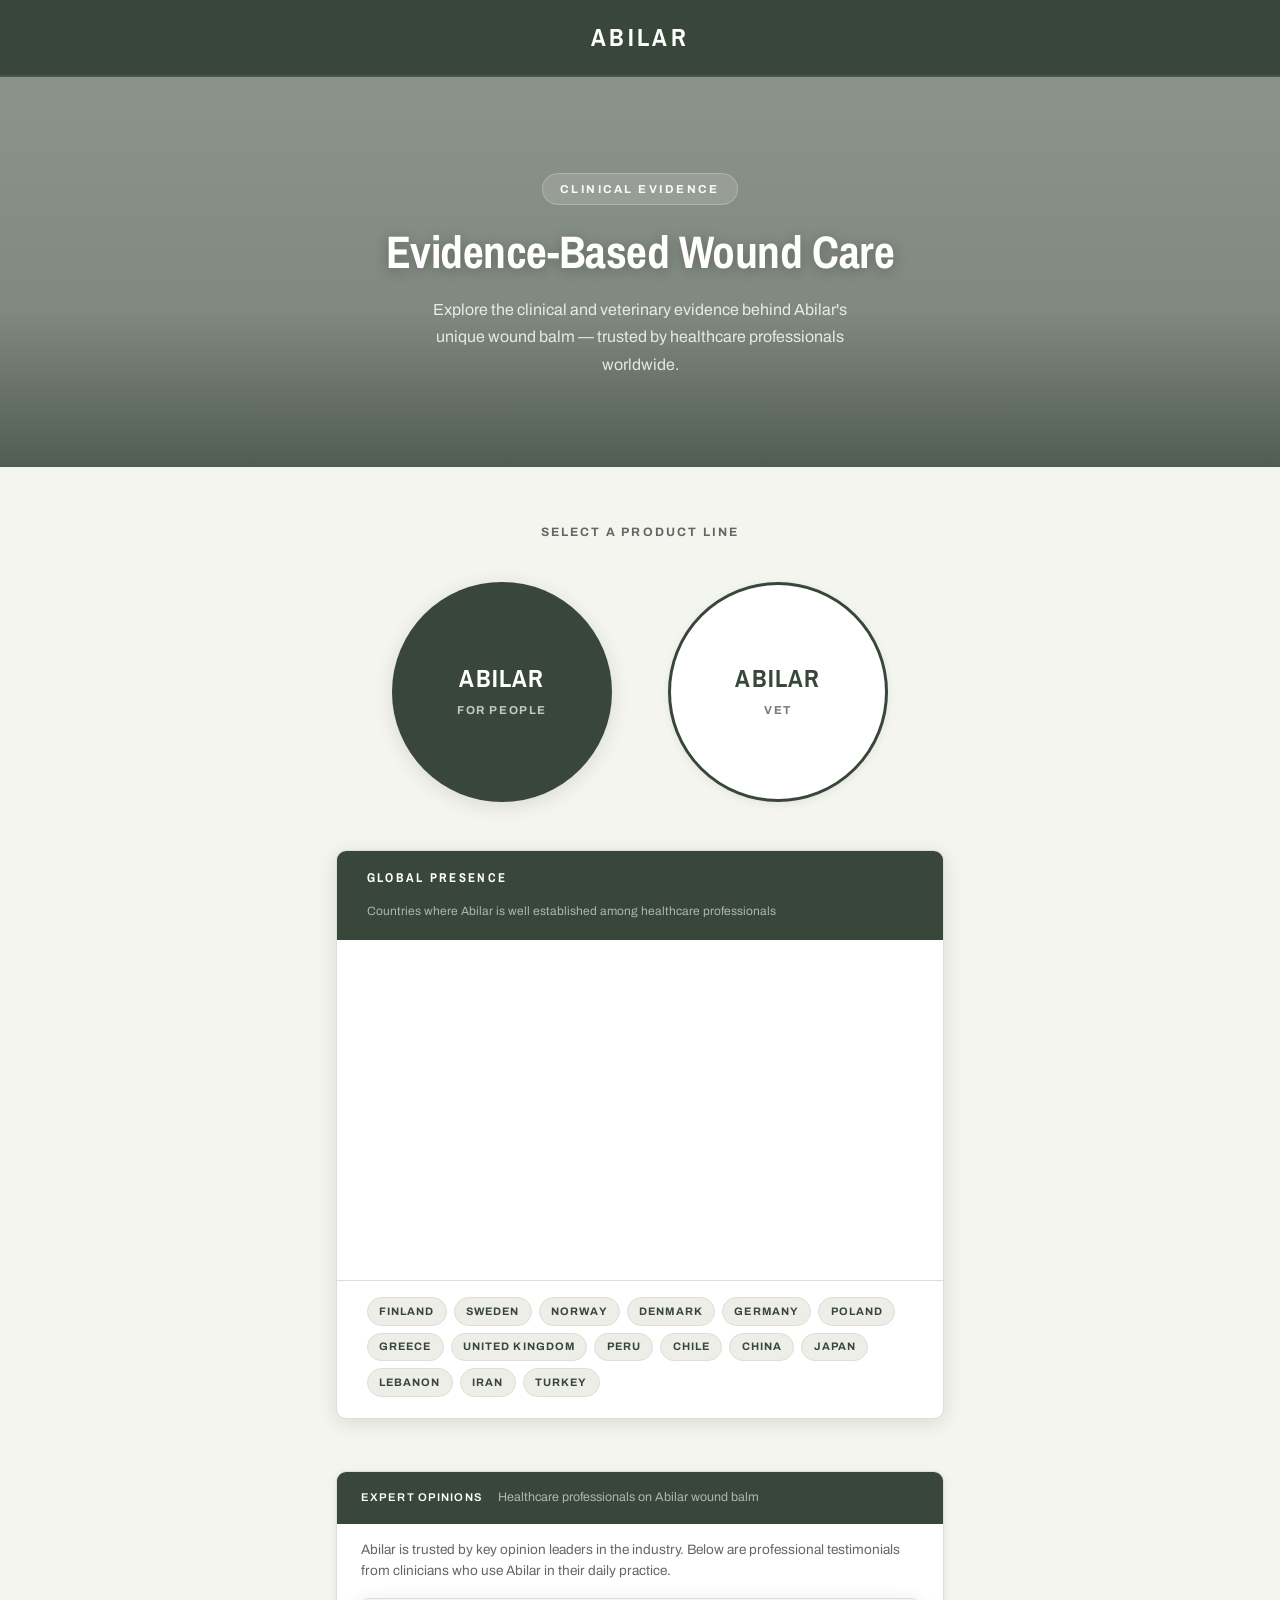
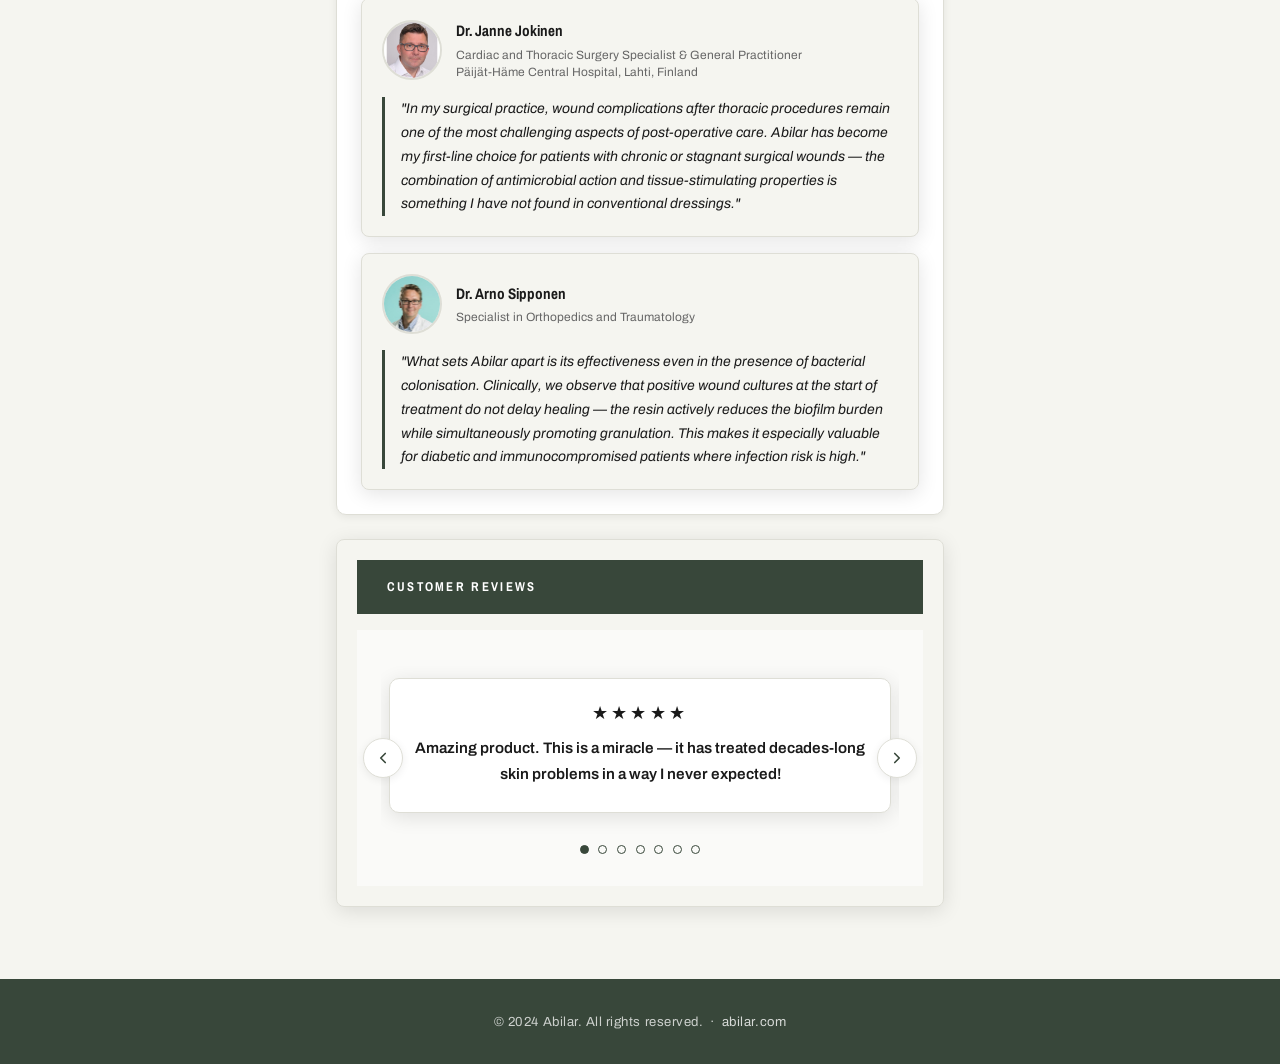
==== commit 526517d4: "Add vet page content, reviews carousels, scroll-reveal animations, and new indication pages - abilar" ====
--- a/index.html
+++ b/index.html
@@ -4,7 +4,7 @@
   <meta charset="UTF-8" />
   <meta name="viewport" content="width=device-width, initial-scale=1.0" />
   <title>Abilar — Evidence-Based Wound Care</title>
-  <link rel="stylesheet" href="styles.css?v=10" />
+  <link rel="stylesheet" href="styles.css?v=16" />
 </head>
 <body>
   <div class="page-wrapper">
@@ -110,9 +110,162 @@
           </div>
         </div><!-- /expert-opinions-card -->
 
+        <!-- Customer Reviews (carousel) -->
+        <article class="expert-card reviews-card fade-in fade-in--delay-5" style="margin-top: 1.5rem;">
+          <div class="expert-card__header">
+            <h2 class="expert-card__heading">Customer Reviews</h2>
+          </div>
+
+          <div class="reviews-carousel" id="home-reviews">
+            <button type="button" class="reviews-carousel__arrow reviews-carousel__arrow--prev" aria-label="Previous review">
+              <svg viewBox="0 0 24 24" fill="none" stroke="currentColor" stroke-width="2.2" stroke-linecap="round" stroke-linejoin="round" aria-hidden="true">
+                <path d="M15 18l-6-6 6-6"/>
+              </svg>
+            </button>
+            <button type="button" class="reviews-carousel__arrow reviews-carousel__arrow--next" aria-label="Next review">
+              <svg viewBox="0 0 24 24" fill="none" stroke="currentColor" stroke-width="2.2" stroke-linecap="round" stroke-linejoin="round" aria-hidden="true">
+                <path d="M9 6l6 6-6 6"/>
+              </svg>
+            </button>
+            <div class="reviews-carousel__viewport">
+              <div class="reviews-carousel__track">
+
+                <div class="review-slide" data-index="0">
+                  <div class="review-card">
+                    <div class="review-card__stars" aria-label="5 out of 5 stars">★★★★★</div>
+                    <p class="review-card__text">
+                      Amazing product. This is a miracle — it has treated decades-long skin
+                      problems in a way I never expected!
+                    </p>
+                  </div>
+                </div>
+
+                <div class="review-slide" data-index="1">
+                  <div class="review-card">
+                    <div class="review-card__stars" aria-label="5 out of 5 stars">★★★★★</div>
+                    <p class="review-card__text">
+                      Effective product. I burned my left hand quite badly and applied this
+                      ointment. It healed really quickly!
+                    </p>
+                  </div>
+                </div>
+
+                <div class="review-slide" data-index="2">
+                  <div class="review-card">
+                    <div class="review-card__stars" aria-label="5 out of 5 stars">★★★★★</div>
+                    <p class="review-card__text">
+                      Worked immediately. I had tried many different creams without success on
+                      chafing. With the spruce resin ointment, it healed in three days.
+                    </p>
+                  </div>
+                </div>
+
+                <div class="review-slide" data-index="3">
+                  <div class="review-card">
+                    <div class="review-card__stars" aria-label="5 out of 5 stars">★★★★★</div>
+                    <p class="review-card__text">
+                      Pure magic! My dog accidentally scratched my finger open with its tooth,
+                      so I went to first aid, etc. It was quite a deep wound that couldn't be
+                      stitched due to the high risk of infection from an animal bite — so I
+                      had a pretty deep gash in my index finger. Not ideal! The first few
+                      days were tough with the open wound, but once it started to calm down
+                      and I could switch to regular plasters from larger wound dressings, I
+                      started using Abilar. MAGIC! Within two days the wound had calmed down
+                      significantly, the redness was completely gone, and the pain had eased.
+                      Everyone should have this in their cabinet — I highly recommend it.
+                    </p>
+                  </div>
+                </div>
+
+                <div class="review-slide" data-index="4">
+                  <div class="review-card">
+                    <div class="review-card__stars" aria-label="5 out of 5 stars">★★★★★</div>
+                    <p class="review-card__text">
+                      Effective. The best product ever. Wounds heal quickly.
+                    </p>
+                  </div>
+                </div>
+
+                <div class="review-slide" data-index="5">
+                  <div class="review-card">
+                    <div class="review-card__stars" aria-label="5 out of 5 stars">★★★★★</div>
+                    <p class="review-card__text">
+                      Incredible resin! An infected wound healed and the skin regenerated
+                      quickly.
+                    </p>
+                  </div>
+                </div>
+
+                <div class="review-slide" data-index="6">
+                  <div class="review-card">
+                    <div class="review-card__stars" aria-label="5 out of 5 stars">★★★★★</div>
+                    <p class="review-card__text">
+                      Effective ointment. I was surprised by how well it works. I managed to
+                      heal a wound in a difficult location after just a few applications.
+                    </p>
+                  </div>
+                </div>
+
+              </div>
+            </div>
+
+            <div class="reviews-carousel__dots" role="tablist" aria-label="Reviews navigation">
+              <button type="button" class="reviews-carousel__dot is-active" data-target="0" aria-label="Show review 1"></button>
+              <button type="button" class="reviews-carousel__dot" data-target="1" aria-label="Show review 2"></button>
+              <button type="button" class="reviews-carousel__dot" data-target="2" aria-label="Show review 3"></button>
+              <button type="button" class="reviews-carousel__dot" data-target="3" aria-label="Show review 4"></button>
+              <button type="button" class="reviews-carousel__dot" data-target="4" aria-label="Show review 5"></button>
+              <button type="button" class="reviews-carousel__dot" data-target="5" aria-label="Show review 6"></button>
+              <button type="button" class="reviews-carousel__dot" data-target="6" aria-label="Show review 7"></button>
+            </div>
+          </div>
+        </article>
+
       </section>
 
     </main>
+
+    <script>
+      (function () {
+        var root = document.getElementById('home-reviews');
+        if (!root) return;
+        var viewport = root.querySelector('.reviews-carousel__viewport');
+        var track = root.querySelector('.reviews-carousel__track');
+        var slides = root.querySelectorAll('.review-slide');
+        var dots = root.querySelectorAll('.reviews-carousel__dot');
+        var prev = root.querySelector('.reviews-carousel__arrow--prev');
+        var next = root.querySelector('.reviews-carousel__arrow--next');
+        var current = 0;
+
+        function sizeToSlide(i) {
+          if (!slides[i]) return;
+          viewport.style.height = slides[i].offsetHeight + 'px';
+        }
+
+        function goTo(i) {
+          if (i < 0) i = slides.length - 1;
+          if (i >= slides.length) i = 0;
+          current = i;
+          track.style.transform = 'translateX(-' + (i * 100) + '%)';
+          dots.forEach(function (d, idx) {
+            d.classList.toggle('is-active', idx === i);
+          });
+          sizeToSlide(i);
+        }
+
+        dots.forEach(function (d) {
+          d.addEventListener('click', function () {
+            goTo(parseInt(d.getAttribute('data-target'), 10));
+          });
+        });
+        if (prev) prev.addEventListener('click', function () { goTo(current - 1); });
+        if (next) next.addEventListener('click', function () { goTo(current + 1); });
+
+        window.addEventListener('load', function () { sizeToSlide(current); });
+        window.addEventListener('resize', function () { sizeToSlide(current); });
+        sizeToSlide(current);
+      })();
+    </script>
 
     <!-- Footer -->
     <footer class="site-footer">
--- a/styles.css
+++ b/styles.css
@@ -975,6 +975,8 @@
   display: flex;
   flex-direction: row;
   align-items: stretch;
+  overflow: hidden;
+  border-radius: var(--radius-card);
 }
 
 /* Left column: journal cover image — wider so the page is readable */
@@ -982,6 +984,14 @@
   flex: 0 0 58%;
   overflow: hidden;
   border-right: 1px solid var(--color-border);
+}
+
+/* Icon-only variant (no cover image available) */
+.flip-back__image-col--icon {
+  display: flex;
+  align-items: center;
+  justify-content: center;
+  background: var(--color-bg);
 }
 
 .flip-back__image-col img {
@@ -1359,6 +1369,314 @@
 
   .expert-card__grid .quote-item:last-child {
     border-bottom: none;
+  }
+}
+
+/* ============================================================
+   SECTION DIVIDER — decorative image between content blocks
+   ============================================================ */
+
+.section-divider {
+  margin: 0.75rem 0;
+  border-radius: var(--radius-card);
+  overflow: hidden;
+  box-shadow: var(--shadow-md);
+  position: relative;
+  aspect-ratio: 5 / 2;
+  background: var(--color-primary);
+}
+
+.section-divider img {
+  display: block;
+  width: 100%;
+  height: 100%;
+  object-fit: cover;
+  object-position: center;
+}
+
+.section-divider::after {
+  content: "";
+  position: absolute;
+  inset: 0;
+  background: linear-gradient(180deg, rgba(0,0,0,0.0) 40%, rgba(44,61,42,0.25) 100%);
+  pointer-events: none;
+}
+
+@media (max-width: 640px) {
+  .section-divider {
+    margin: 0.5rem 0;
+    aspect-ratio: 16 / 9;
+  }
+}
+
+/* Scroll-reveal: pause fade-in animations until element enters viewport */
+.fade-in.is-paused,
+.fade-in--delay-1.is-paused,
+.fade-in--delay-2.is-paused,
+.fade-in--delay-3.is-paused,
+.fade-in--delay-4.is-paused,
+.fade-in--delay-5.is-paused,
+.fade-in--delay-6.is-paused {
+  animation-play-state: paused;
+}
+
+/* ============================================================
+   STUDY INFOGRAPHIC (abilar-vet)
+   ============================================================ */
+
+.study-infographic {
+  margin: 2rem 0 0;
+  border-radius: var(--radius-card);
+  box-shadow: var(--shadow-md);
+  overflow: hidden;
+}
+
+.study-infographic img,
+.study-infographic svg {
+  display: block;
+  width: 100%;
+  height: auto;
+}
+
+/* Study unit = flip card + infographic grouped as one study block. */
+.study-unit {
+  display: flex;
+  flex-direction: column;
+}
+
+.study-unit .flip-card {
+  margin-bottom: 0;
+}
+
+.study-unit .flip-card__sizer .clinical-card,
+.study-unit .flip-card .clinical-card,
+.study-unit .flip-card__face {
+  border-bottom-left-radius: 0;
+  border-bottom-right-radius: 0;
+}
+
+.study-unit .study-infographic {
+  margin: 0;
+  border-top-left-radius: 0;
+  border-top-right-radius: 0;
+  border-top: 1px solid var(--color-border);
+}
+
+/* ============================================================
+   CUSTOMER REVIEWS CAROUSEL
+   ============================================================ */
+
+/* Reassert base card look — a later `.expert-card` rule (line ~2057)
+   redefines `.expert-card` for a smaller quote tile on index.html,
+   which wipes the background/padding/overflow needed here. */
+.reviews-card {
+  background: var(--color-bg-card);
+  border: 1px solid var(--color-border);
+  border-radius: var(--radius-card);
+  box-shadow: var(--shadow-md);
+  overflow: hidden;
+  padding: 0;
+  gap: 0;
+  text-align: left;
+  width: 50%;
+  align-self: center;
+}
+
+/* On detail pages the card's parent is a centered block container, not a
+   flex column with 50%-wide siblings. Fill the available width there. */
+.detail-section .reviews-card {
+  width: 100%;
+  max-width: 880px;
+}
+
+@media (max-width: 768px) {
+  .reviews-card {
+    width: 100%;
+  }
+}
+
+.reviews-carousel {
+  padding: 2.25rem 1.5rem 2rem;
+  background: var(--color-surface, #fafaf8);
+  position: relative;
+}
+
+.reviews-carousel__arrow {
+  position: absolute;
+  top: 50%;
+  transform: translateY(-50%);
+  width: 40px;
+  height: 40px;
+  border-radius: 50%;
+  border: 1px solid var(--color-border);
+  background: var(--color-bg-card, #fff);
+  color: var(--color-primary);
+  box-shadow: var(--shadow-sm);
+  cursor: pointer;
+  display: flex;
+  align-items: center;
+  justify-content: center;
+  padding: 0;
+  z-index: 2;
+  transition: background 0.2s ease, color 0.2s ease, transform 0.2s ease;
+}
+
+.reviews-carousel__arrow svg {
+  width: 18px;
+  height: 18px;
+}
+
+.reviews-carousel__arrow:hover {
+  background: var(--color-primary);
+  color: var(--color-white);
+}
+
+.reviews-carousel__arrow--prev {
+  left: 0.4rem;
+}
+
+.reviews-carousel__arrow--next {
+  right: 0.4rem;
+}
+
+@media (max-width: 640px) {
+  .reviews-carousel__arrow {
+    width: 34px;
+    height: 34px;
+  }
+  .reviews-carousel__arrow svg {
+    width: 15px;
+    height: 15px;
+  }
+}
+
+.reviews-carousel__viewport {
+  overflow: hidden;
+  transition: height 0.35s ease;
+}
+
+.reviews-carousel__track {
+  display: flex;
+  align-items: flex-start;
+  transition: transform 0.5s ease, height 0.35s ease;
+  will-change: transform;
+}
+
+.review-slide {
+  flex: 0 0 100%;
+  min-width: 0;
+  padding: 0.75rem 0.5rem 1.5rem;
+  display: flex;
+  justify-content: center;
+  align-self: flex-start;
+}
+
+.review-card {
+  background: var(--color-bg-card, #fff);
+  border: 1px solid var(--color-border);
+  border-radius: var(--radius-card, 12px);
+  box-shadow: var(--shadow-md);
+  padding: 1.6rem 1.5rem 1.55rem;
+  max-width: 560px;
+  width: 100%;
+  text-align: center;
+  display: flex;
+  flex-direction: column;
+  align-items: center;
+  justify-content: center;
+  gap: 0.85rem;
+}
+
+.detail-section .review-card {
+  padding: 2rem 2.25rem 2.1rem;
+  gap: 0.9rem;
+}
+
+.review-card__stars {
+  color: var(--color-text, #1c2320);
+  font-size: 1.1rem;
+  letter-spacing: 0.18em;
+  line-height: 1;
+}
+
+.review-card__mark {
+  font-family: Georgia, 'Times New Roman', serif;
+  font-size: 3.5rem;
+  line-height: 0.6;
+  color: var(--color-primary);
+  opacity: 0.25;
+  user-select: none;
+}
+
+.review-card__text {
+  font-size: 0.95rem;
+  line-height: 1.7;
+  font-weight: 600;
+  color: var(--color-text);
+  margin: 0;
+}
+
+.review-card--vet .review-card__text {
+  font-style: italic;
+  font-weight: 500;
+}
+
+.review-card__rule {
+  width: 2.25rem;
+  height: 2px;
+  background: var(--color-primary);
+  opacity: 0.4;
+  border: none;
+  margin: 0.35rem 0 0.25rem;
+}
+
+.review-card__name {
+  font-family: var(--font-body);
+  font-size: 0.85rem;
+  font-weight: 700;
+  color: var(--color-text);
+}
+
+.review-card__role {
+  font-size: 0.75rem;
+  color: var(--color-text-muted);
+}
+
+.reviews-carousel__dots {
+  display: flex;
+  justify-content: center;
+  gap: 0.6rem;
+  margin-top: 0.5rem;
+}
+
+.reviews-carousel__dot {
+  width: 9px;
+  height: 9px;
+  border-radius: 50%;
+  border: 1px solid var(--color-primary);
+  background: transparent;
+  padding: 0;
+  cursor: pointer;
+  transition: background 0.2s ease, transform 0.2s ease;
+}
+
+.reviews-carousel__dot:hover {
+  transform: scale(1.15);
+}
+
+.reviews-carousel__dot.is-active {
+  background: var(--color-primary);
+}
+
+@media (max-width: 640px) {
+  .reviews-carousel {
+    padding: 1.75rem 1rem 1.5rem;
+  }
+  .review-card {
+    padding: 1.6rem 1.4rem 1.55rem;
+  }
+  .review-card__text {
+    font-size: 0.9rem;
   }
 }
 
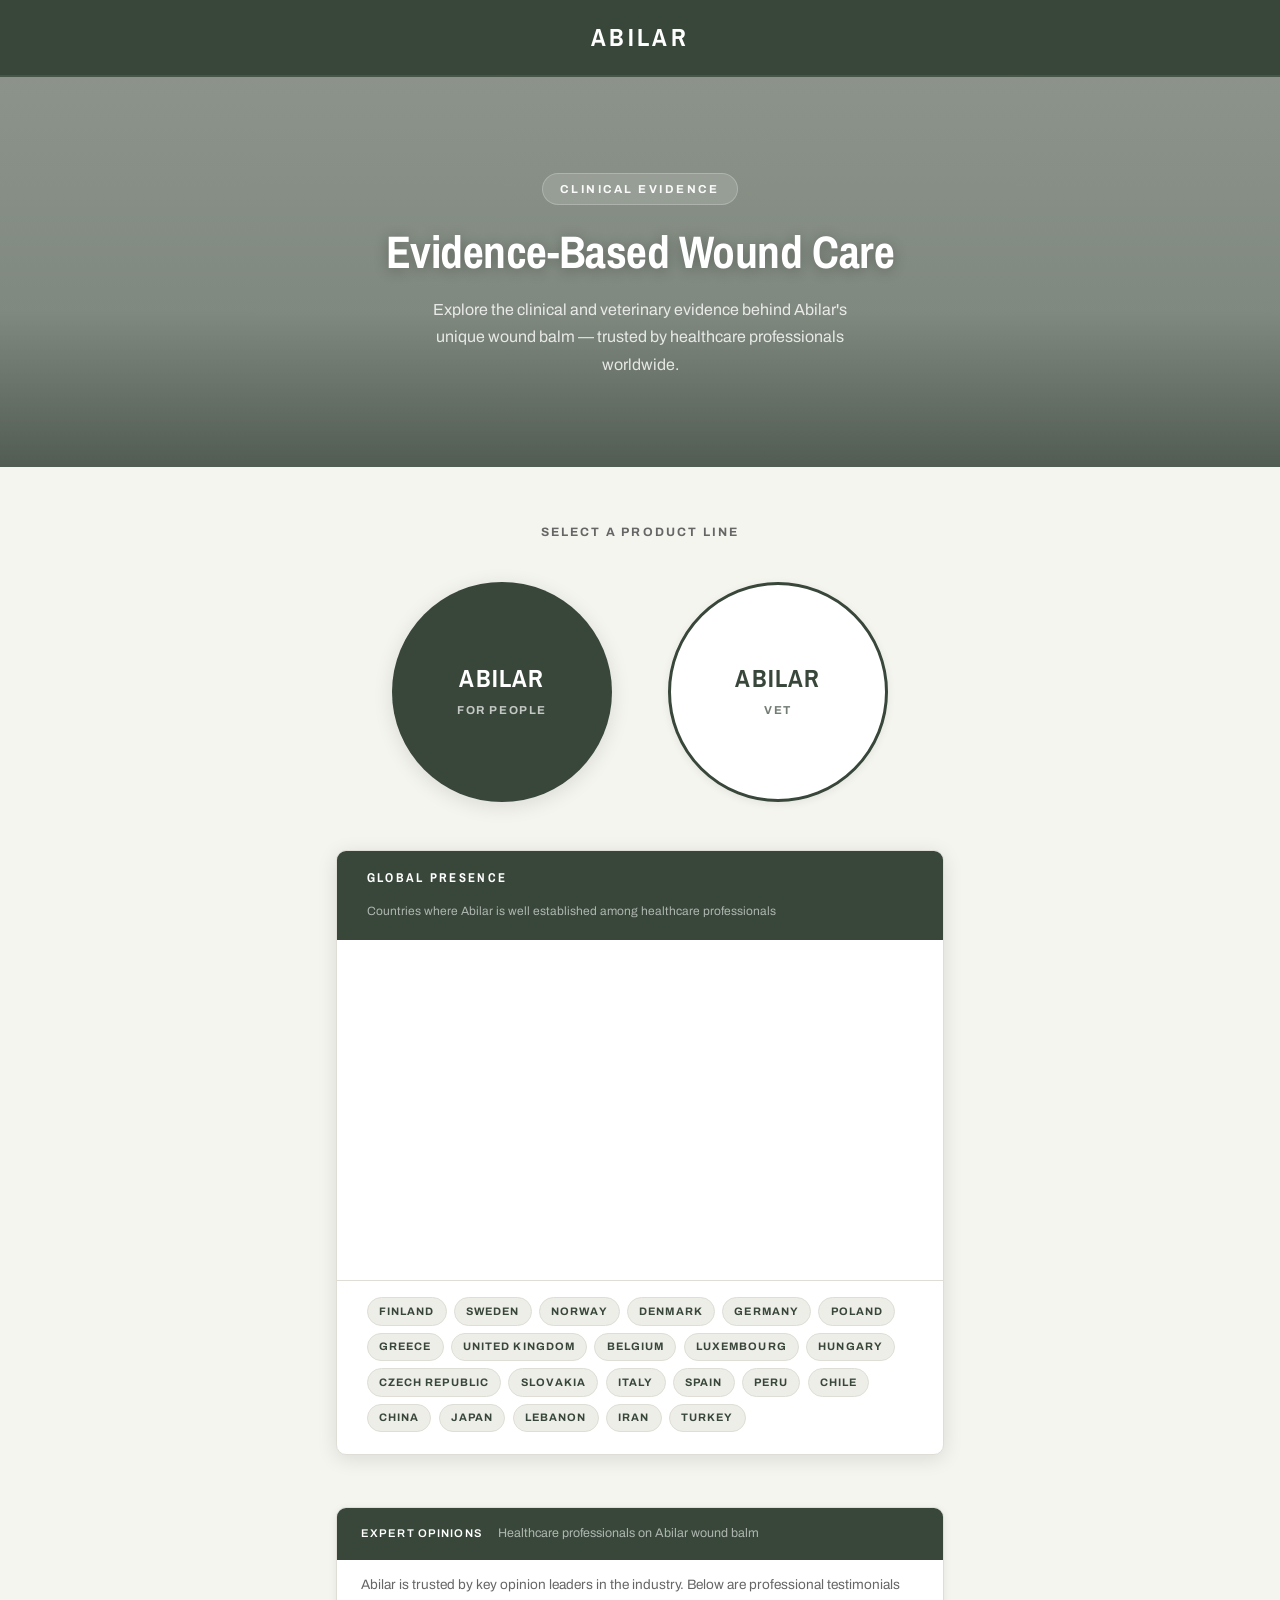
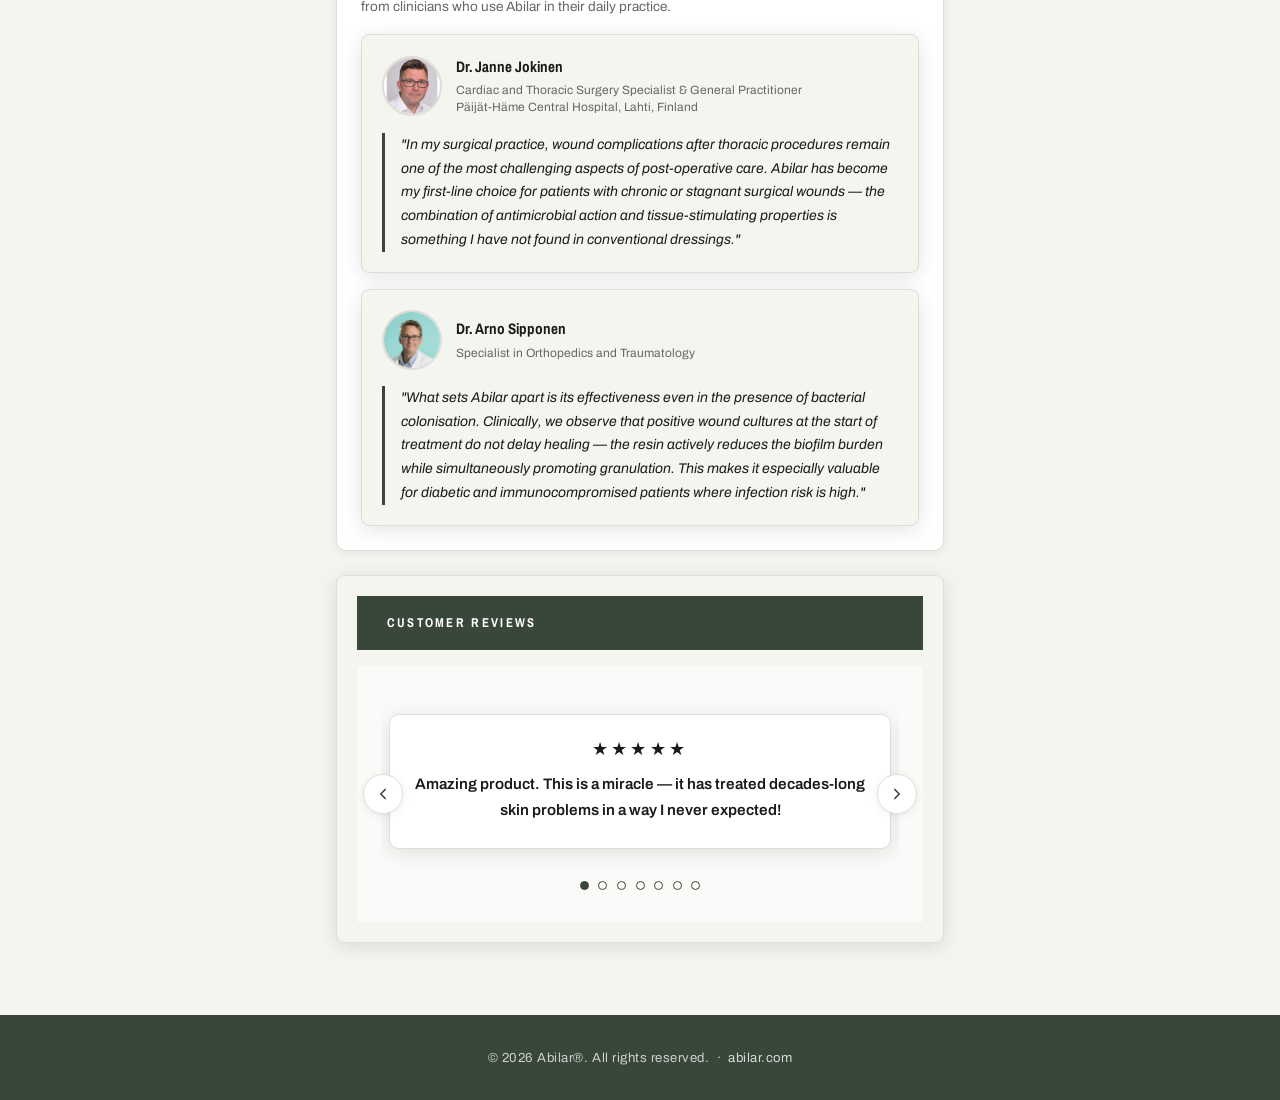
==== commit 403cbeee: "Add 7 countries to map and update footer to © 2026 Abilar® site-wide - Map: added Belgium, Luxembour" ====
--- a/index.html
+++ b/index.html
@@ -4,7 +4,7 @@
   <meta charset="UTF-8" />
   <meta name="viewport" content="width=device-width, initial-scale=1.0" />
   <title>Abilar — Evidence-Based Wound Care</title>
-  <link rel="stylesheet" href="styles.css?v=16" />
+  <link rel="stylesheet" href="styles.css?v=22" />
 </head>
 <body>
   <div class="page-wrapper">
@@ -62,6 +62,13 @@
             <span class="presence-tag">Poland</span>
             <span class="presence-tag">Greece</span>
             <span class="presence-tag">United Kingdom</span>
+            <span class="presence-tag">Belgium</span>
+            <span class="presence-tag">Luxembourg</span>
+            <span class="presence-tag">Hungary</span>
+            <span class="presence-tag">Czech Republic</span>
+            <span class="presence-tag">Slovakia</span>
+            <span class="presence-tag">Italy</span>
+            <span class="presence-tag">Spain</span>
             <span class="presence-tag">Peru</span>
             <span class="presence-tag">Chile</span>
             <span class="presence-tag">China</span>
@@ -269,7 +276,7 @@
 
     <!-- Footer -->
     <footer class="site-footer">
-      <p>&copy; 2024 Abilar. All rights reserved.
+      <p>&copy; 2026 Abilar&reg;. All rights reserved.
         &nbsp;·&nbsp;
         <a href="https://abilar.com" target="_blank" rel="noopener">abilar.com</a>
       </p>
@@ -314,6 +321,13 @@
       PL: { name: "Poland",          flag: "🇵🇱" },
       GR: { name: "Greece",          flag: "🇬🇷" },
       GB: { name: "United Kingdom",  flag: "🇬🇧", nhs: true },
+      BE: { name: "Belgium",         flag: "🇧🇪" },
+      LU: { name: "Luxembourg",      flag: "🇱🇺" },
+      HU: { name: "Hungary",         flag: "🇭🇺" },
+      CZ: { name: "Czech Republic",  flag: "🇨🇿" },
+      SK: { name: "Slovakia",        flag: "🇸🇰" },
+      IT: { name: "Italy",           flag: "🇮🇹" },
+      ES: { name: "Spain",           flag: "🇪🇸" },
       PE: { name: "Peru",            flag: "🇵🇪" },
       CL: { name: "Chile",           flag: "🇨🇱" },
       CN: { name: "China",           flag: "🇨🇳" },
@@ -453,7 +467,7 @@
       var highlightSeries = chart.series.push(
         am5map.MapPolygonSeries.new(root, {
           geoJSON: am5geodata_worldLow,
-          include: ["FI", "SE", "NO", "DK", "PL", "DE", "GR", "GB", "PE", "CL", "CN", "JP", "LB", "IR", "TR"]
+          include: ["FI", "SE", "NO", "DK", "PL", "DE", "GR", "GB", "BE", "LU", "HU", "CZ", "SK", "IT", "ES", "PE", "CL", "CN", "JP", "LB", "IR", "TR"]
         })
       );
 
--- a/styles.css
+++ b/styles.css
@@ -1915,6 +1915,16 @@
   .detail-section {
     padding: 3rem 1.25rem 4rem;
   }
+
+  /* Full-width on mobile for presence + expert cards */
+  .presence-card,
+  .expert-opinions-card {
+    width: 100%;
+  }
+
+  #abilar-map {
+    height: 240px;
+  }
 }
 
 /* ============================================================
@@ -2190,6 +2200,12 @@
   width: 50%;
 }
 
+@media (max-width: 768px) {
+  .expert-opinions-card {
+    width: 100%;
+  }
+}
+
 .expert-opinions-card__header {
   background: var(--color-primary);
   padding: 1rem 1.5rem;
@@ -2296,4 +2312,3 @@
   text-align: center;
   padding: 1rem 0 0.5rem;
 }
-}
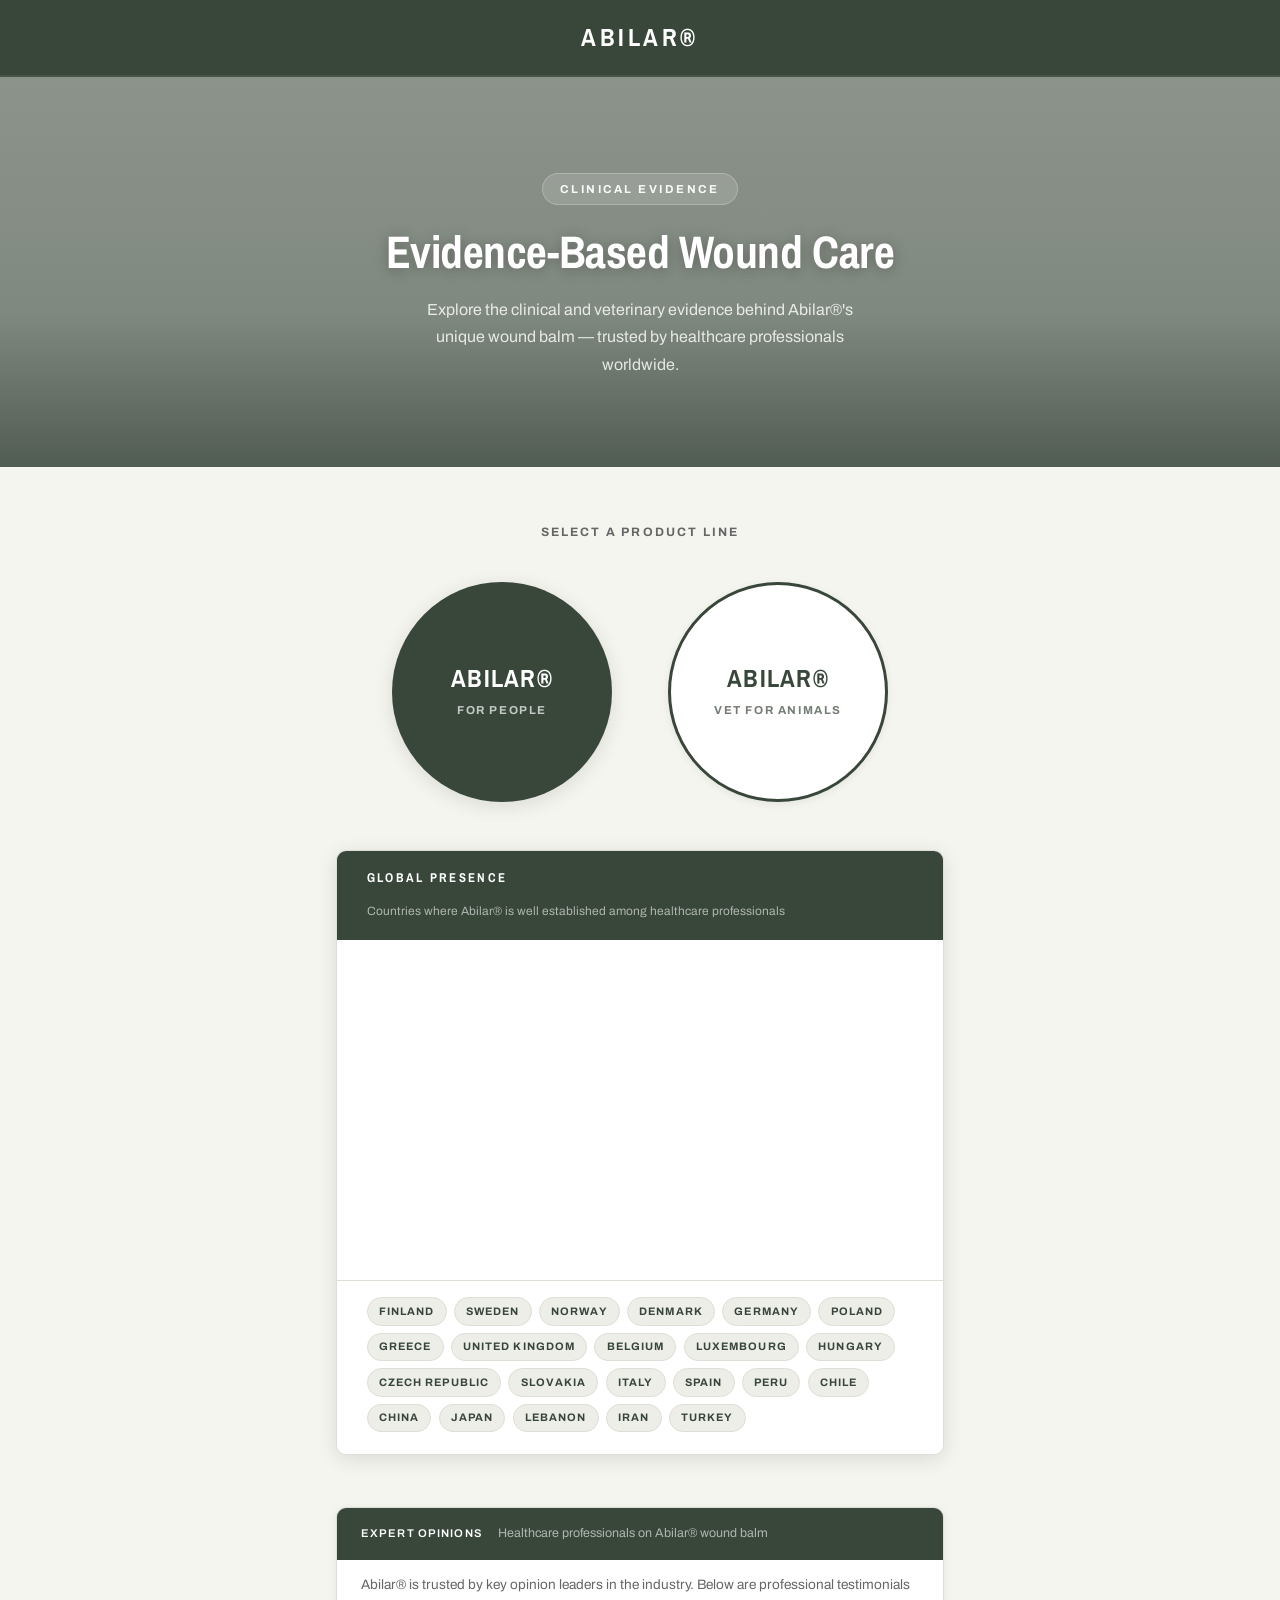
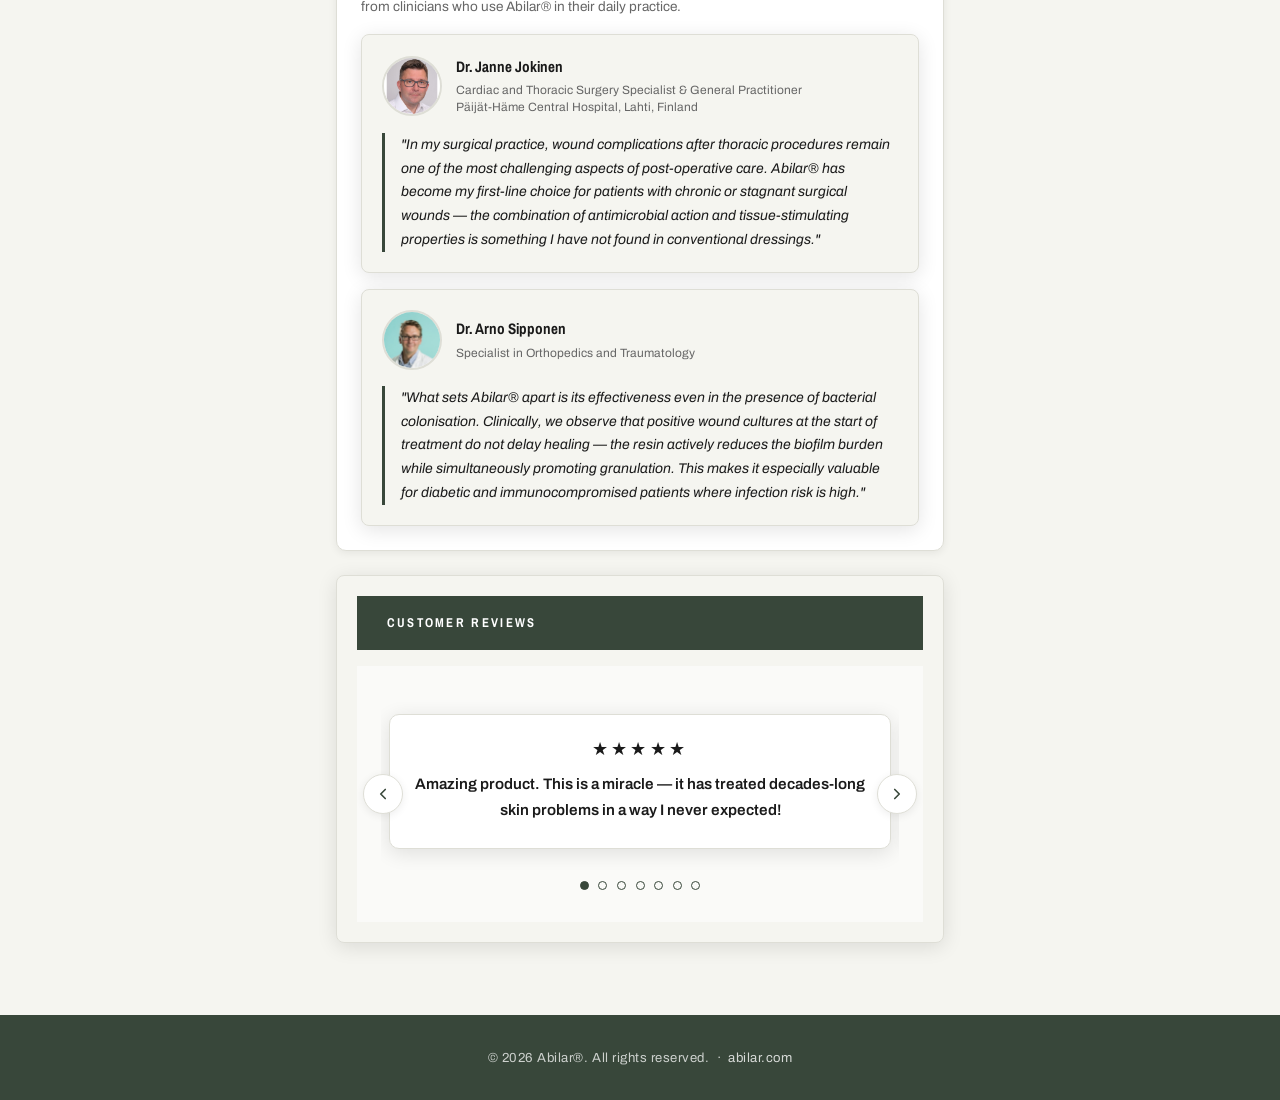
==== commit 68b26167: "Replace Abilar with Abilar® throughout all pages and update Vet button label - 130 replacements acro" ====
--- a/index.html
+++ b/index.html
@@ -3,7 +3,7 @@
 <head>
   <meta charset="UTF-8" />
   <meta name="viewport" content="width=device-width, initial-scale=1.0" />
-  <title>Abilar — Evidence-Based Wound Care</title>
+  <title>Abilar&reg; — Evidence-Based Wound Care</title>
   <link rel="stylesheet" href="styles.css?v=22" />
 </head>
 <body>
@@ -11,7 +11,7 @@
 
     <!-- Header -->
     <header class="site-header">
-      <a href="index.html" class="site-logo">Abilar</a>
+      <a href="index.html" class="site-logo">Abilar&reg;</a>
     </header>
 
     <!-- Main -->
@@ -24,7 +24,7 @@
           Evidence-Based Wound Care
         </h1>
         <p class="entry-subtitle fade-in fade-in--delay-2">
-          Explore the clinical and veterinary evidence behind Abilar's unique
+          Explore the clinical and veterinary evidence behind Abilar&reg;'s unique
           wound balm — trusted by healthcare professionals worldwide.
         </p>
       </section>
@@ -34,12 +34,12 @@
         <p class="hero-bottom__label fade-in fade-in--delay-2">Select a product line</p>
         <div class="circle-buttons">
           <a href="abilar.html" class="circle-btn circle-btn--people fade-in fade-in--delay-3">
-            <span class="circle-btn__label">Abilar</span>
+            <span class="circle-btn__label">Abilar&reg;</span>
             <span class="circle-btn__sub">For People</span>
           </a>
           <a href="abilar-vet.html" class="circle-btn circle-btn--vet fade-in fade-in--delay-4">
-            <span class="circle-btn__label">Abilar</span>
-            <span class="circle-btn__sub">Vet</span>
+            <span class="circle-btn__label">Abilar&reg;</span>
+            <span class="circle-btn__sub">Vet for Animals</span>
           </a>
         </div>
 
@@ -47,7 +47,7 @@
         <div class="presence-card fade-in fade-in--delay-4" style="margin-top: 3rem;">
           <div class="presence-card__header">
             <h2 class="presence-card__heading">Global Presence</h2>
-            <span class="presence-card__subtitle">Countries where Abilar is well established among healthcare professionals</span>
+            <span class="presence-card__subtitle">Countries where Abilar&reg; is well established among healthcare professionals</span>
           </div>
           <div class="map-wrapper">
             <div id="abilar-map"></div>
@@ -83,10 +83,10 @@
         <div class="expert-opinions-card fade-in fade-in--delay-4" style="margin-top: 1.5rem;">
           <div class="expert-opinions-card__header">
             <h2 class="expert-opinions-card__heading">Expert Opinions</h2>
-            <span class="expert-opinions-card__subtitle">Healthcare professionals on Abilar wound balm</span>
+            <span class="expert-opinions-card__subtitle">Healthcare professionals on Abilar&reg; wound balm</span>
           </div>
           <div class="expert-opinions-card__intro">
-            <p>Abilar is trusted by key opinion leaders in the industry. Below are professional testimonials from clinicians who use Abilar in their daily practice.</p>
+            <p>Abilar&reg; is trusted by key opinion leaders in the industry. Below are professional testimonials from clinicians who use Abilar&reg; in their daily practice.</p>
           </div>
           <div class="expert-opinions-card__body">
 
@@ -99,7 +99,7 @@
                   <span class="expert-card__title">Cardiac and Thoracic Surgery Specialist &amp; General Practitioner<br>Päijät-Häme Central Hospital, Lahti, Finland</span>
                 </div>
               </div>
-              <p class="expert-card__quote">"In my surgical practice, wound complications after thoracic procedures remain one of the most challenging aspects of post-operative care. Abilar has become my first-line choice for patients with chronic or stagnant surgical wounds — the combination of antimicrobial action and tissue-stimulating properties is something I have not found in conventional dressings."</p>
+              <p class="expert-card__quote">"In my surgical practice, wound complications after thoracic procedures remain one of the most challenging aspects of post-operative care. Abilar&reg; has become my first-line choice for patients with chronic or stagnant surgical wounds — the combination of antimicrobial action and tissue-stimulating properties is something I have not found in conventional dressings."</p>
             </div>
 
             <!-- Arno Sipponen -->
@@ -111,7 +111,7 @@
                   <span class="expert-card__title">Specialist in Orthopedics and Traumatology</span>
                 </div>
               </div>
-              <p class="expert-card__quote">"What sets Abilar apart is its effectiveness even in the presence of bacterial colonisation. Clinically, we observe that positive wound cultures at the start of treatment do not delay healing — the resin actively reduces the biofilm burden while simultaneously promoting granulation. This makes it especially valuable for diabetic and immunocompromised patients where infection risk is high."</p>
+              <p class="expert-card__quote">"What sets Abilar&reg; apart is its effectiveness even in the presence of bacterial colonisation. Clinically, we observe that positive wound cultures at the start of treatment do not delay healing — the resin actively reduces the biofilm burden while simultaneously promoting granulation. This makes it especially valuable for diabetic and immunocompromised patients where infection risk is high."</p>
             </div>
 
           </div>
@@ -177,7 +177,7 @@
                       had a pretty deep gash in my index finger. Not ideal! The first few
                       days were tough with the open wound, but once it started to calm down
                       and I could switch to regular plasters from larger wound dressings, I
-                      started using Abilar. MAGIC! Within two days the wound had calmed down
+                      started using Abilar&reg;. MAGIC! Within two days the wound had calmed down
                       significantly, the redness was completely gone, and the pain had eased.
                       Everyone should have this in their cabinet — I highly recommend it.
                     </p>
@@ -309,8 +309,8 @@
           institution: "Päijät-Häme Central Hospital, Lahti, Finland",
           avatar: "assets/expert-jokinen.jpg",
           quotes: [
-            "In my surgical practice, wound complications after thoracic procedures remain one of the most challenging aspects of post-operative care. Abilar has become my first-line choice for patients with chronic or stagnant surgical wounds — the combination of antimicrobial action and tissue-stimulating properties is something I have not found in conventional dressings.",
-            "What sets Abilar apart is its effectiveness even in the presence of bacterial colonisation. Clinically, we observe that positive wound cultures at the start of treatment do not delay healing — the resin actively reduces the biofilm burden while simultaneously promoting granulation. This makes it especially valuable for diabetic and immunocompromised patients where infection risk is high."
+            "In my surgical practice, wound complications after thoracic procedures remain one of the most challenging aspects of post-operative care. Abilar&reg; has become my first-line choice for patients with chronic or stagnant surgical wounds — the combination of antimicrobial action and tissue-stimulating properties is something I have not found in conventional dressings.",
+            "What sets Abilar&reg; apart is its effectiveness even in the presence of bacterial colonisation. Clinically, we observe that positive wound cultures at the start of treatment do not delay healing — the resin actively reduces the biofilm burden while simultaneously promoting granulation. This makes it especially valuable for diabetic and immunocompromised patients where infection risk is high."
           ]
         }
       },
@@ -360,7 +360,7 @@
               + '<span class="map-hover-card__byline">— Dr. ' + data.expert.name + '</span>'
               + '<span class="map-hover-card__cta">Click to read more →</span>';
       } else {
-        html += '<p class="map-hover-card__presence">Abilar is well established among healthcare professionals in ' + data.name + '.</p>';
+        html += '<p class="map-hover-card__presence">Abilar&reg; is well established among healthcare professionals in ' + data.name + '.</p>';
       }
 
       hoverCard.innerHTML = html;
@@ -406,7 +406,7 @@
         });
         html += '</div>';
       } else {
-        html += '<p class="modal-presence-msg">Abilar is well established among healthcare professionals in <strong>' + data.name + '</strong>. Expert testimonials coming soon.</p>';
+        html += '<p class="modal-presence-msg">Abilar&reg; is well established among healthcare professionals in <strong>' + data.name + '</strong>. Expert testimonials coming soon.</p>';
       }
 
       html += '</div>';
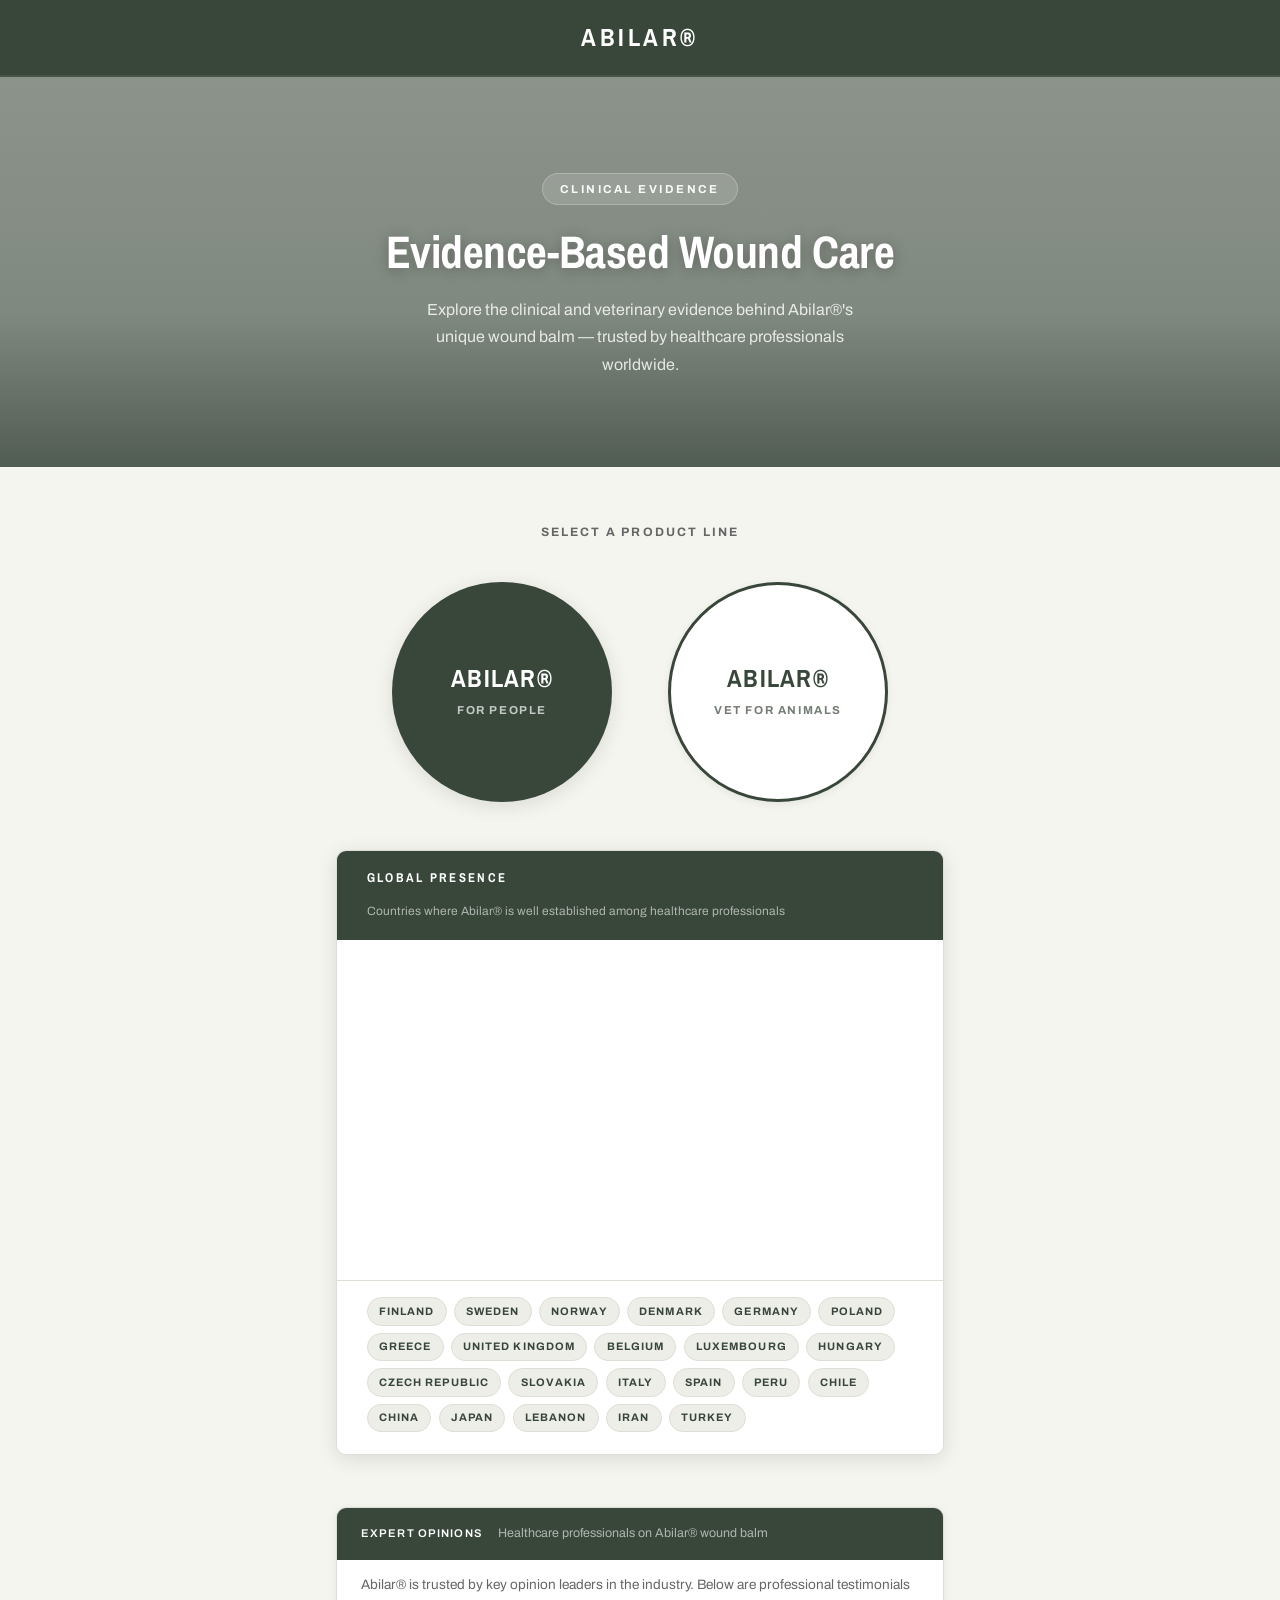
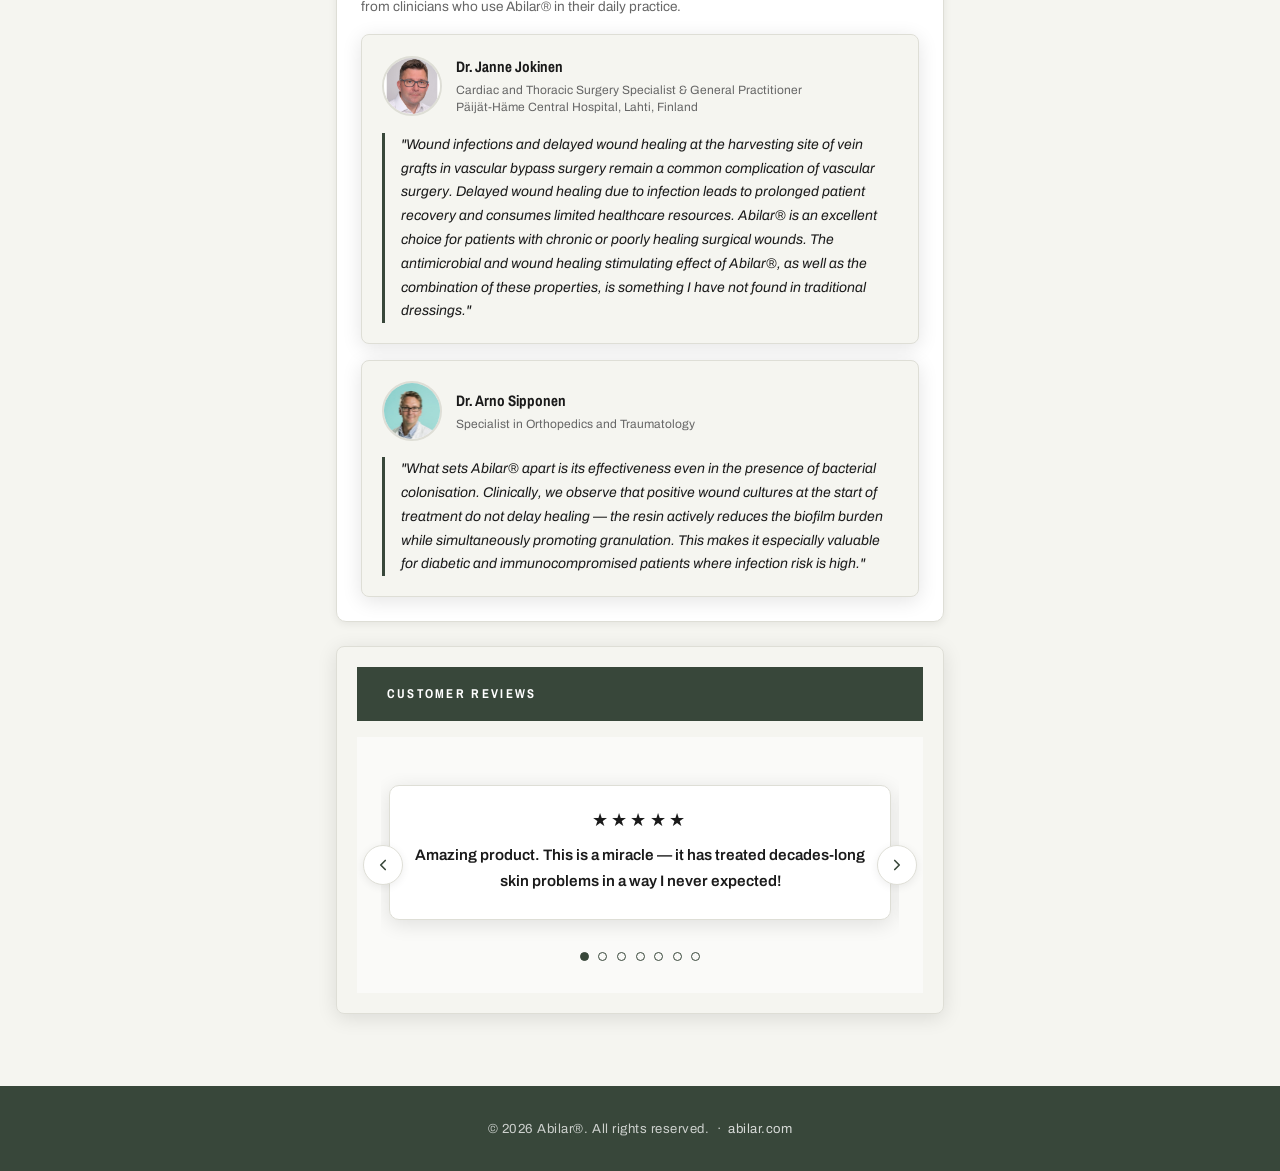
==== commit 2a28999f: "Update Dr. Jokinen quote in Expert Opinions and Finland map modal Replaced surgical practice quote w" ====
--- a/index.html
+++ b/index.html
@@ -99,7 +99,7 @@
                   <span class="expert-card__title">Cardiac and Thoracic Surgery Specialist &amp; General Practitioner<br>Päijät-Häme Central Hospital, Lahti, Finland</span>
                 </div>
               </div>
-              <p class="expert-card__quote">"In my surgical practice, wound complications after thoracic procedures remain one of the most challenging aspects of post-operative care. Abilar&reg; has become my first-line choice for patients with chronic or stagnant surgical wounds — the combination of antimicrobial action and tissue-stimulating properties is something I have not found in conventional dressings."</p>
+              <p class="expert-card__quote">"Wound infections and delayed wound healing at the harvesting site of vein grafts in vascular bypass surgery remain a common complication of vascular surgery. Delayed wound healing due to infection leads to prolonged patient recovery and consumes limited healthcare resources. Abilar&reg; is an excellent choice for patients with chronic or poorly healing surgical wounds. The antimicrobial and wound healing stimulating effect of Abilar&reg;, as well as the combination of these properties, is something I have not found in traditional dressings."</p>
             </div>
 
             <!-- Arno Sipponen -->
@@ -309,7 +309,7 @@
           institution: "Päijät-Häme Central Hospital, Lahti, Finland",
           avatar: "assets/expert-jokinen.jpg",
           quotes: [
-            "In my surgical practice, wound complications after thoracic procedures remain one of the most challenging aspects of post-operative care. Abilar&reg; has become my first-line choice for patients with chronic or stagnant surgical wounds — the combination of antimicrobial action and tissue-stimulating properties is something I have not found in conventional dressings.",
+            "Wound infections and delayed wound healing at the harvesting site of vein grafts in vascular bypass surgery remain a common complication of vascular surgery. Delayed wound healing due to infection leads to prolonged patient recovery and consumes limited healthcare resources. Abilar&reg; is an excellent choice for patients with chronic or poorly healing surgical wounds. The antimicrobial and wound healing stimulating effect of Abilar&reg;, as well as the combination of these properties, is something I have not found in traditional dressings.",
             "What sets Abilar&reg; apart is its effectiveness even in the presence of bacterial colonisation. Clinically, we observe that positive wound cultures at the start of treatment do not delay healing — the resin actively reduces the biofilm burden while simultaneously promoting granulation. This makes it especially valuable for diabetic and immunocompromised patients where infection risk is high."
           ]
         }
